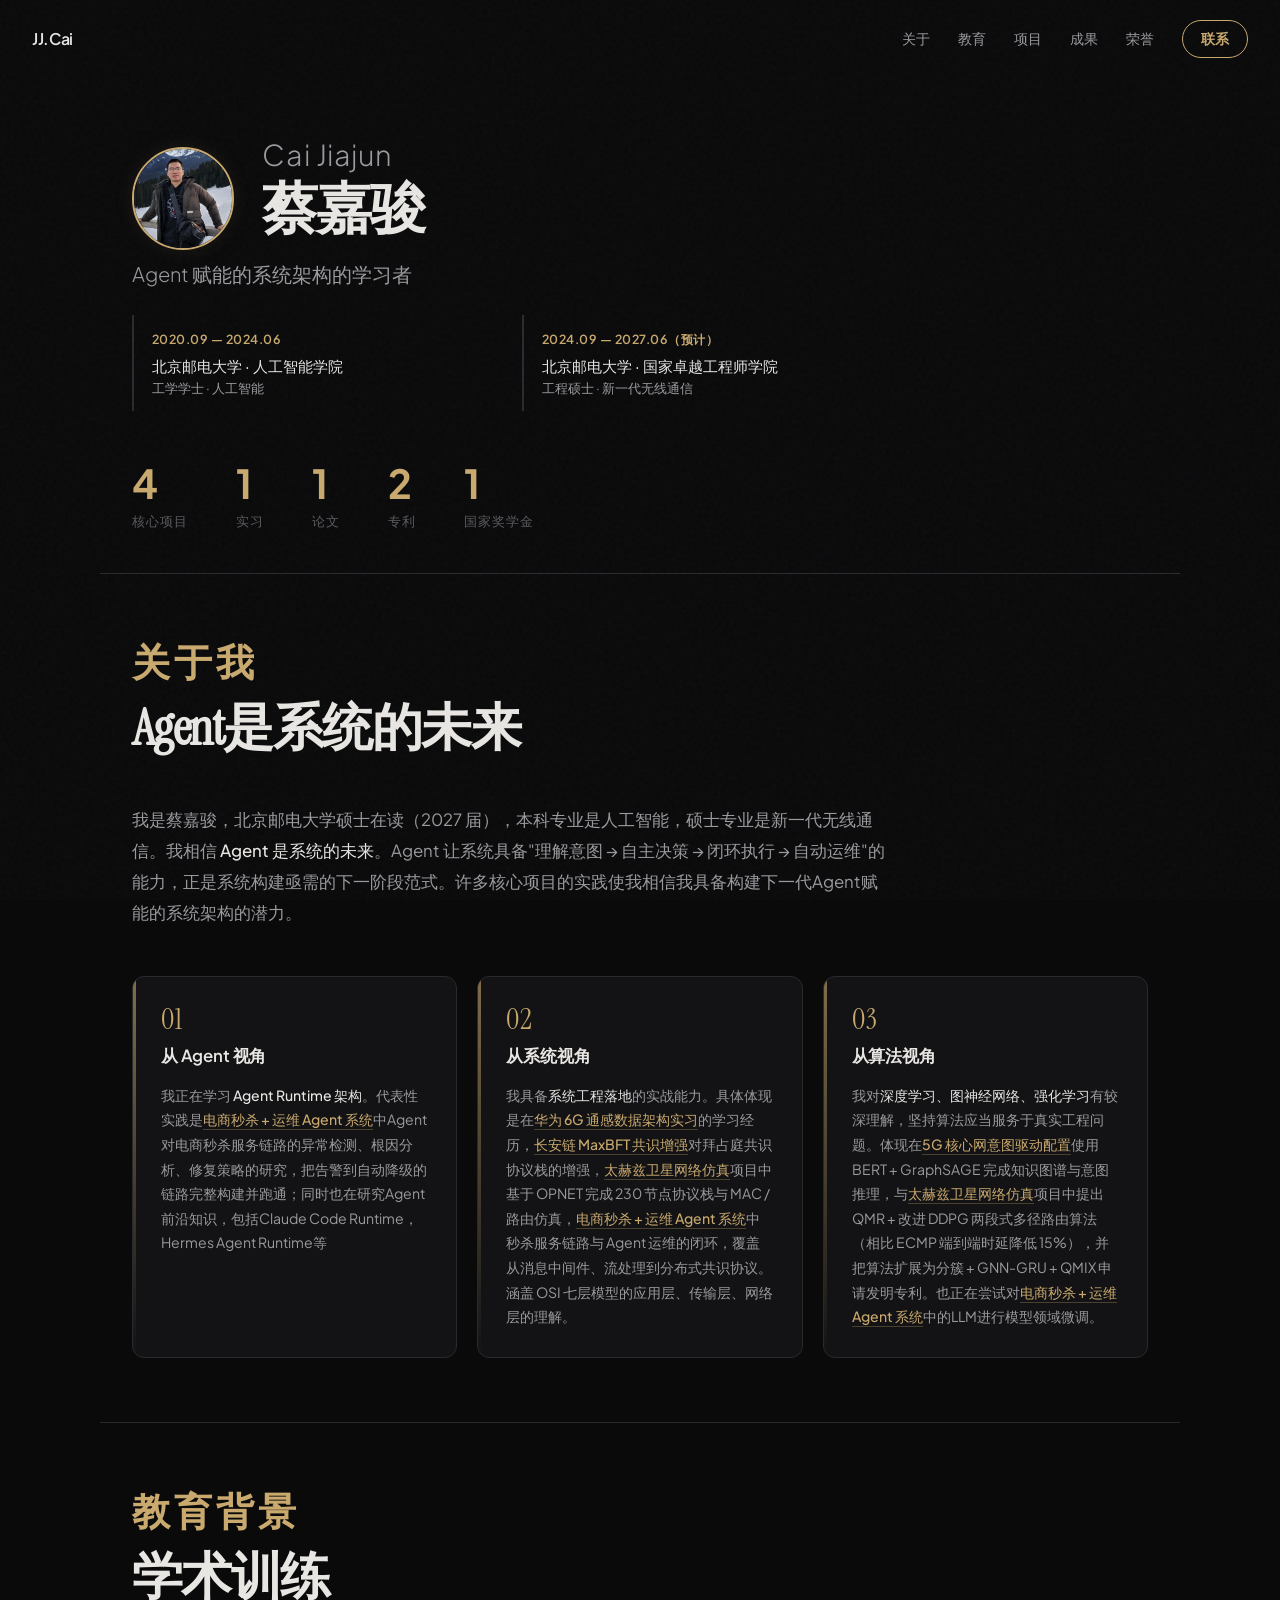
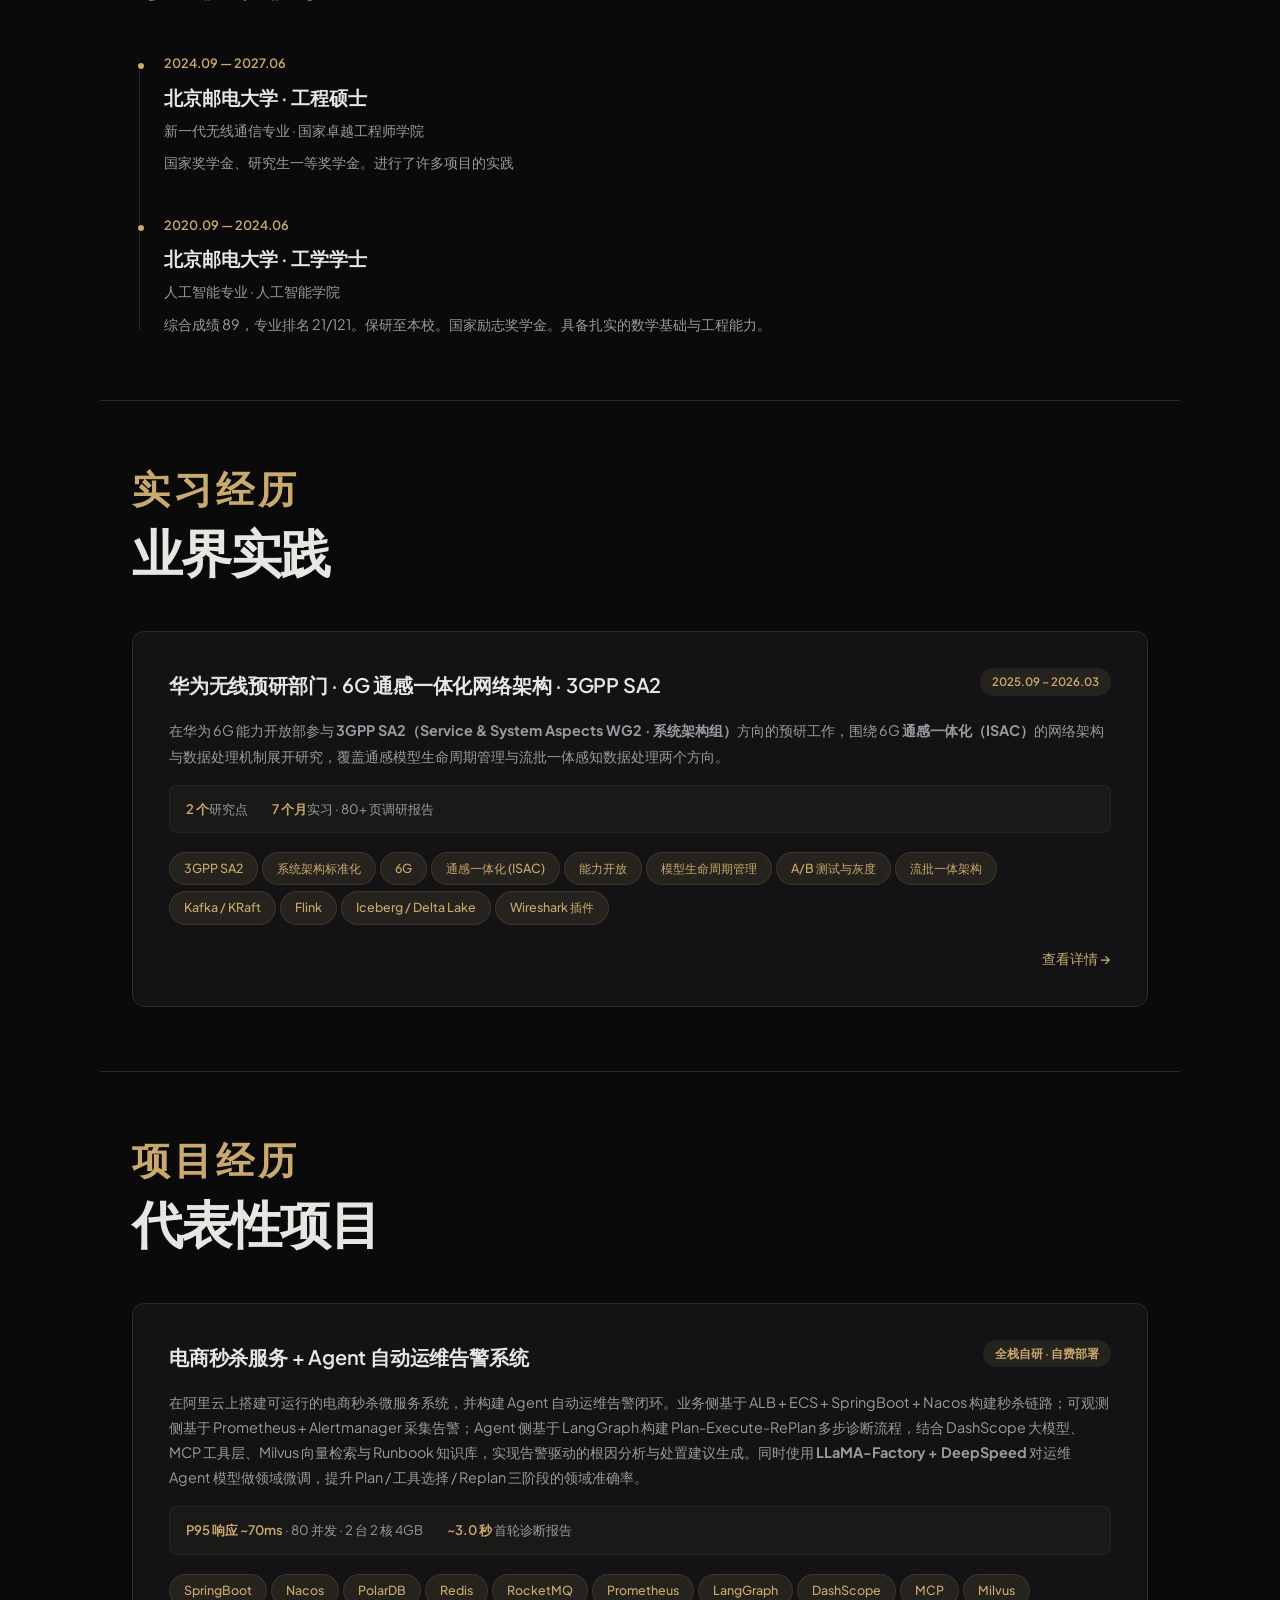
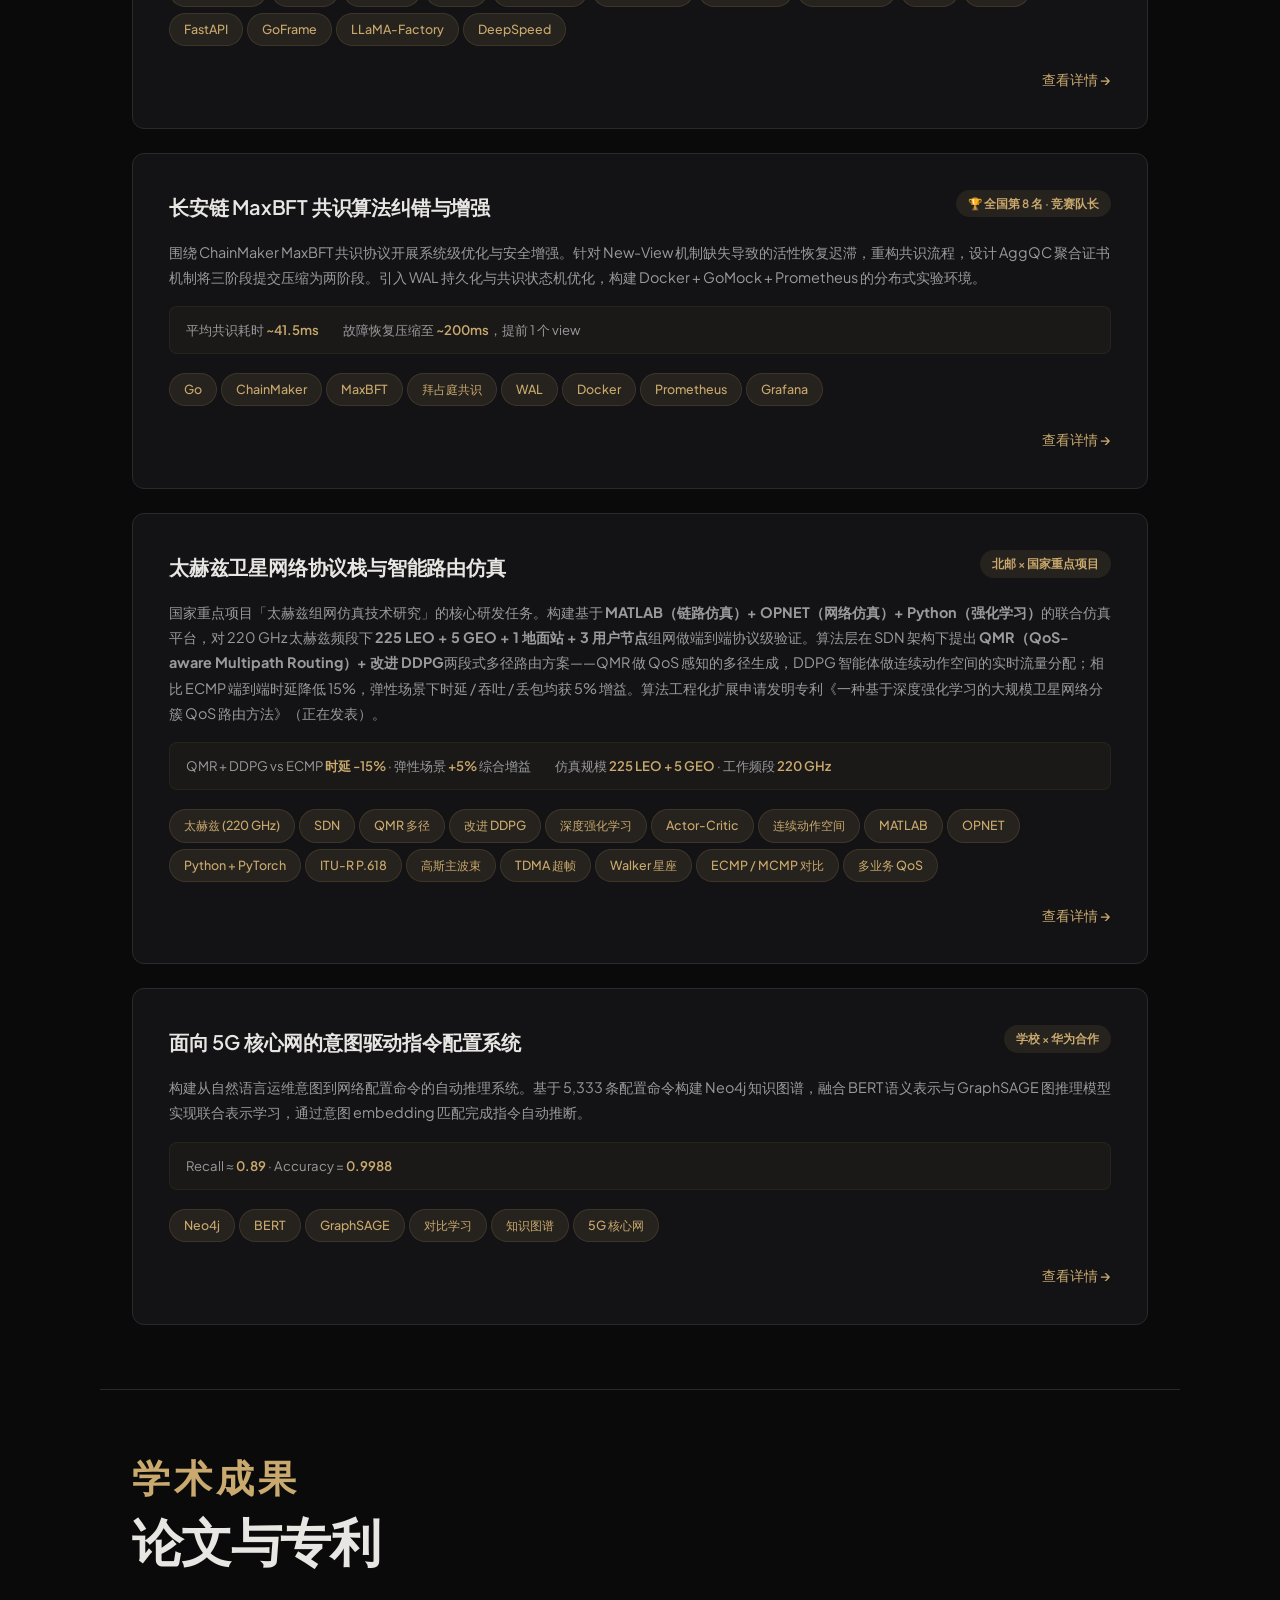
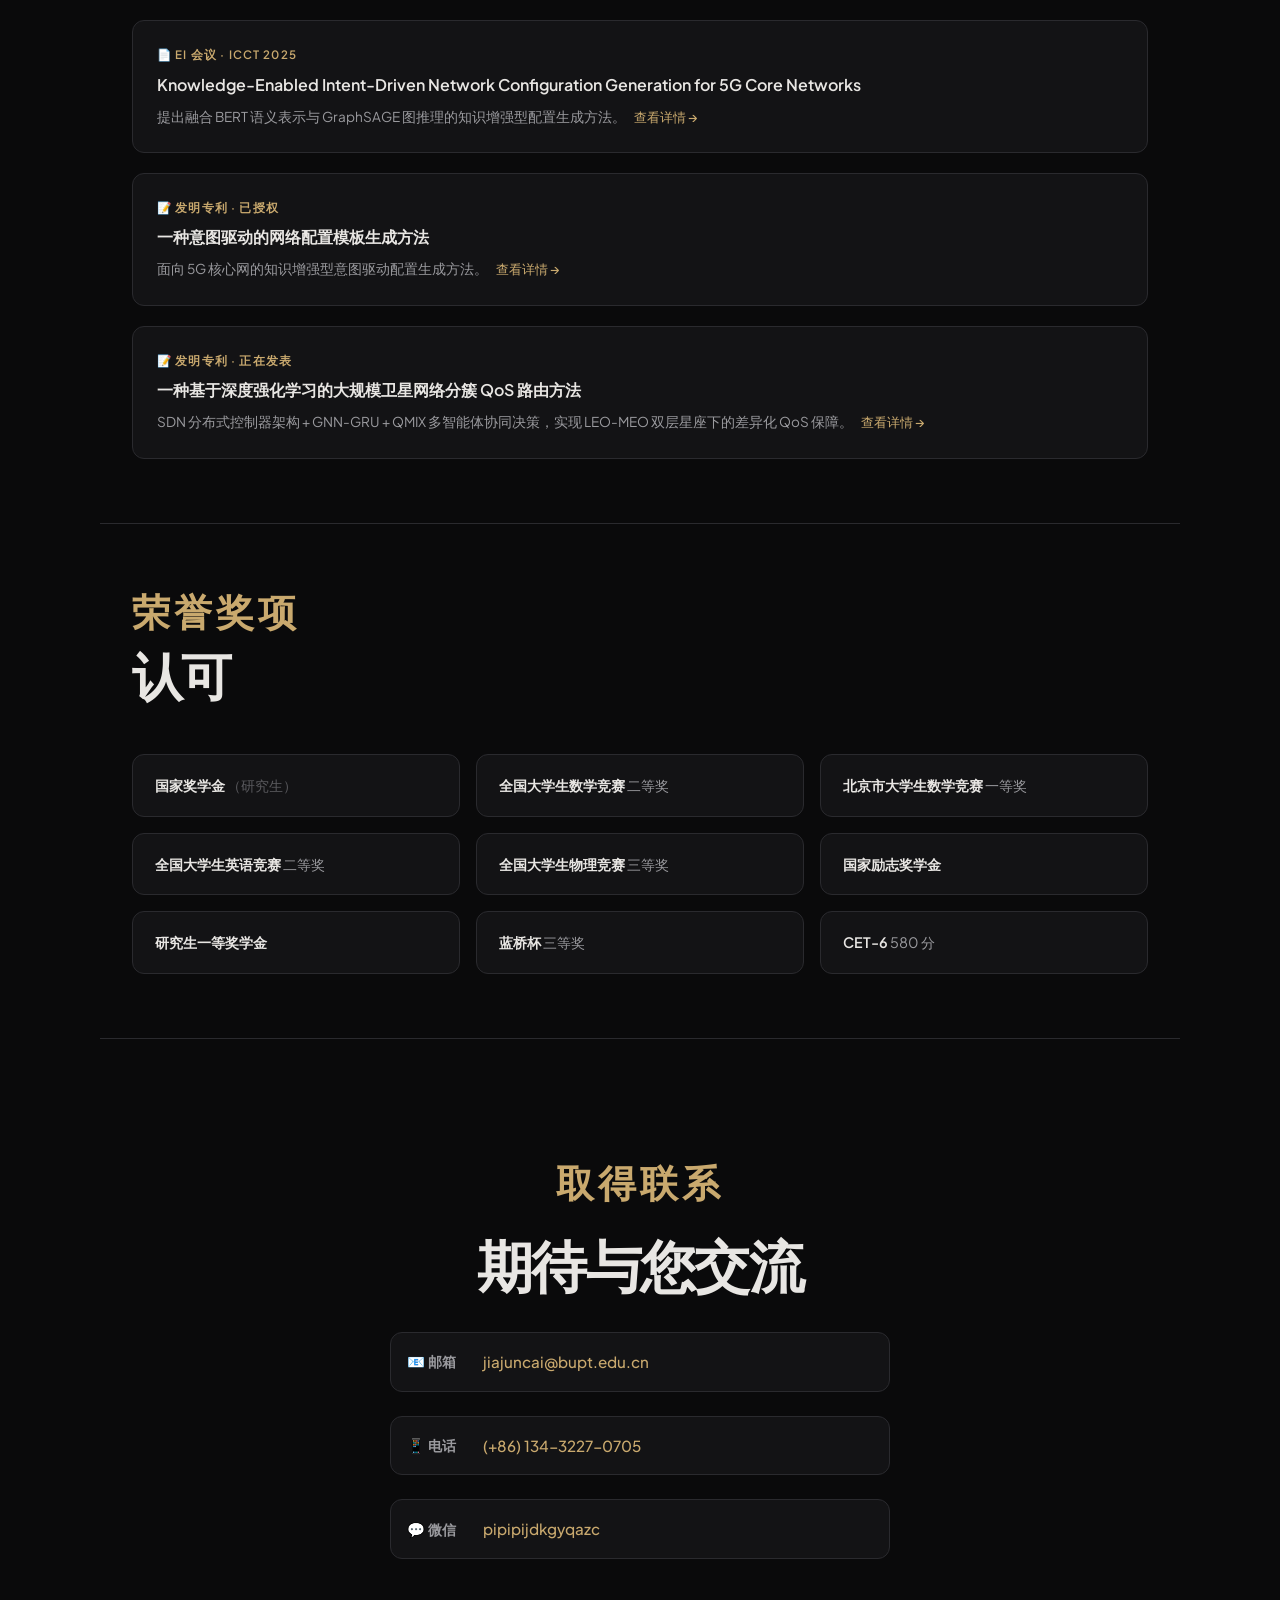
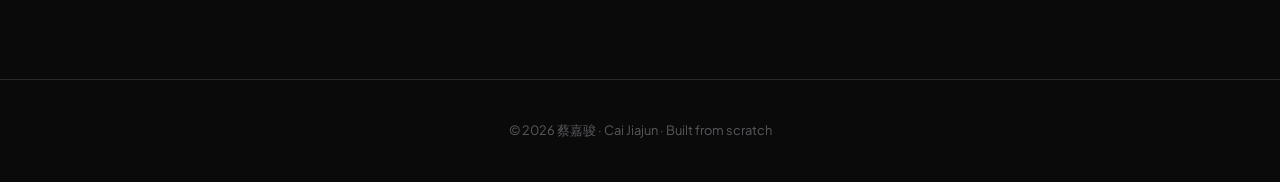
==== index.html @ aca33a85 "Initial commit: personal homepage 5 project detail pages (Agent ops / MaxBFT / THz satellite / 5G in" ====
<!DOCTYPE html>
<html lang="zh-CN">
<head>
<meta charset="UTF-8">
<meta name="viewport" content="width=device-width, initial-scale=1.0">
<title>蔡嘉骏 | Cai Jiajun — Agent 赋能的系统架构的学习者</title>
<meta name="description" content="蔡嘉骏，北京邮电大学硕士在读，全栈工程师，AI Agent 研究者。专注智能运维、分布式共识、大语言模型应用。国家奖学金获得者。">
<meta name="keywords" content="蔡嘉骏, Cai Jiajun, BUPT, 北京邮电大学, AI Agent, 全栈工程师, 智能运维, 分布式系统, LLM, LangGraph">
<meta name="author" content="蔡嘉骏">
<meta name="robots" content="index, follow">
<link rel="canonical" href="https://jdkjdkjdk.top">

<meta property="og:title" content="蔡嘉骏 | Cai Jiajun">
<meta property="og:description" content="AI Agent 研究者 · 全栈工程师 · 北京邮电大学硕士">
<meta property="og:type" content="profile">
<meta property="og:locale" content="zh_CN">
<meta property="og:url" content="https://jdkjdkjdk.top">

<meta name="twitter:cad" content="summary_large_image">
<meta name="twitter:title" content="蔡嘉骏 | Cai Jiajun">
<meta name="twitter:description" content="AI Agent 研究者 · 全栈工程师">

<script type="application/ld+json">
{
  "@context": "https://schema.org",
  "@type": "Person",
  "name": "蔡嘉骏",
  "alternateName": "Cai Jiajun",
  "email": "jiajuncai@bupt.edu.cn",
  "telephone": "+8613432270705",
  "url": "https://jdkjdkjdk.top",
  "alumniOf": [
    {"@type": "CollegeOrUniversity", "name": "北京邮电大学", "department": "国家卓越工程师学院"}
  ],
  "jobTitle": "AI Agent Researcher & Full-Stack Engineer",
  "knowsAbout": ["AI Agent", "Distributed Systems", "LLM", "Intelligent Operations", "Blockchain Consensus", "5G Networks"]
}
</script>

<link rel="preconnect" href="https://fonts.googleapis.com">
<link rel="preconnect" href="https://fonts.gstatic.com" crossorigin>
<link href="https://fonts.googleapis.com/css2?family=Instrument+Serif:ital@0;1&family=Plus+Jakarta+Sans:ital,wght@0,300;0,400;0,500;0,600;0,700;1,400&display=swap" rel="stylesheet">
<link rel="stylesheet" href="css/style.css">
</head>
<body>

<nav id="nav">
  <div class="logo"><a href="/">JJ.Cai</a></div>
  <button class="nav-toggle" onclick="document.querySelector('.nav-links').classList.toggle('open')" aria-label="菜单">☰</button>
  <div class="nav-links">
    <a href="#about">关于</a>
    <a href="#education">教育</a>
    <a href="#projects">项目</a>
    <a href="#publications">成果</a>
    <a href="#awards">荣誉</a>
    <a href="#contact" class="nav-cta">联系</a>
  </div>
</nav>

<section class="hero">
  <div class="hero-inner">
    <div class="hero-header reveal">
      <img src="images/avatar.jpg" alt="蔡嘉骏" class="hero-avatar">
      <h1 class="hero-name">
      <span class="en serif">Cai Jiajun</span>
      蔡嘉骏
    </h1>
    </div>
    <p class="hero-tagline">Agent 赋能的系统架构的学习者</p>
    <div class="hero-edu reveal">
      <div class="hero-edu-item">
        <div class="hero-edu-date">2020.09 — 2024.06</div>
        <div class="hero-edu-school">北京邮电大学 · 人工智能学院</div>
        <div class="hero-edu-degree">工学学士 · 人工智能</div>
      </div>
      <div class="hero-edu-item">
        <div class="hero-edu-date">2024.09 — 2027.06（预计）</div>
        <div class="hero-edu-school">北京邮电大学 · 国家卓越工程师学院</div>
        <div class="hero-edu-degree">工程硕士 · 新一代无线通信</div>
      </div>
    </div>
    <div class="hero-stats reveal">
      <div class="hero-stat"><div class="num">4</div><div class="label">核心项目</div></div>
      <div class="hero-stat"><div class="num">1</div><div class="label">实习</div></div>
      <div class="hero-stat"><div class="num">1</div><div class="label">论文</div></div>
      <div class="hero-stat"><div class="num">2</div><div class="label">专利</div></div>
      <div class="hero-stat"><div class="num">1</div><div class="label">国家奖学金</div></div>
    </div>
  </div>
</section>

<div class="sep"></div>

<section id="about">
  <div class="reveal">
    <div class="section-label">关于我</div>
    <h2 class="section-title serif">Agent是系统的未来</h2>
  </div>
  <p class="about-text reveal">
    我是蔡嘉骏，北京邮电大学硕士在读（2027 届），本科专业是人工智能，硕士专业是新一代无线通信。我相信 <strong>Agent 是系统的未来</strong>。Agent 让系统具备"理解意图 → 自主决策  → 闭环执行 → 自动运维"的能力，正是系统构建亟需的下一阶段范式。许多核心项目的实践使我相信我具备构建下一代Agent赋能的系统架构的潜力。
  </p>
  <div class="about-pillars reveal">
    <div class="pillar">
      <div class="pillar-num">01</div>
      <div class="pillar-title">从 Agent 视角</div>
      <div class="pillar-text">
        我正在学习 <strong>Agent Runtime 架构</strong>。代表性实践是<a href="projects/agent-ops.html">电商秒杀 + 运维 Agent 系统</a>中Agent对电商秒杀服务链路的异常检测、根因分析、修复策略的研究，把告警到自动降级的链路完整构建并跑通；同时也在研究Agent前沿知识，包括Claude Code Runtime，Hermes Agent Runtime等
      </div>
    </div>
    <div class="pillar">
      <div class="pillar-num">02</div>
      <div class="pillar-title">从系统视角</div>
      <div class="pillar-text">
        我具备<strong>系统工程落地</strong>的实战能力。具体体现是在<a href="projects/experience-huawei.html">华为 6G 通感数据架构实习</a>的学习经历，<a href="projects/maxbft.html">长安链 MaxBFT 共识增强</a>对拜占庭共识协议栈的增强，<a href="projects/satellite-qos.html">太赫兹卫星网络仿真</a>项目中基于 OPNET 完成 230 节点协议栈与 MAC / 路由仿真，<a href="projects/agent-ops.html">电商秒杀 + 运维 Agent 系统</a>中秒杀服务链路与 Agent 运维的闭环，覆盖从消息中间件、流处理到分布式共识协议。涵盖 OSI 七层模型的应用层、传输层、网络层的理解。
      </div>
    </div>
    <div class="pillar">
      <div class="pillar-num">03</div>
      <div class="pillar-title">从算法视角</div>
      <div class="pillar-text">
        我对<strong>深度学习、图神经网络、强化学习</strong>有较深理解，坚持算法应当服务于真实工程问题。体现在<a href="projects/5g-intent.html">5G 核心网意图驱动配置</a>使用 BERT + GraphSAGE 完成知识图谱与意图推理，与<a href="projects/satellite-qos.html">太赫兹卫星网络仿真</a>项目中提出 QMR + 改进 DDPG 两段式多径路由算法（相比 ECMP 端到端时延降低 15%），并把算法扩展为分簇 + GNN-GRU + QMIX 申请发明专利。也正在尝试对<a href="projects/agent-ops.html">电商秒杀 + 运维 Agent 系统</a>中的LLM进行模型领域微调。
      </div>
    </div>
  </div>
</section>

<div class="sep"></div>

<section id="education">
  <div class="reveal">
    <div class="section-label">教育背景</div>
    <h2 class="section-title serif">学术训练</h2>
  </div>
  <div class="timeline">
    <div class="timeline-item reveal">
      <div class="timeline-date">2024.09 — 2027.06</div>
      <div class="timeline-title">北京邮电大学 · 工程硕士</div>
      <div class="timeline-sub">新一代无线通信专业 · 国家卓越工程师学院</div>
      <div class="timeline-desc">国家奖学金、研究生一等奖学金。进行了许多项目的实践</div>
    </div>
    <div class="timeline-item reveal">
      <div class="timeline-date">2020.09 — 2024.06</div>
      <div class="timeline-title">北京邮电大学 · 工学学士</div>
      <div class="timeline-sub">人工智能专业 · 人工智能学院</div>
      <div class="timeline-desc">综合成绩 89，专业排名 21/121。保研至本校。国家励志奖学金。具备扎实的数学基础与工程能力。</div>
    </div>
  </div>
</section>

<div class="sep"></div>

<section id="experience">
  <div class="reveal">
    <div class="section-label">实习经历</div>
    <h2 class="section-title serif">业界实践</h2>
  </div>
  <a href="projects/experience-huawei.html" class="project-card reveal">
    <div class="project-header">
      <div class="project-name">华为无线预研部门 · 6G 通感一体化网络架构 · 3GPP SA2</div>
      <div class="project-badge">2025.09 – 2026.03</div>
    </div>
    <div class="project-desc">
      在华为 6G 能力开放部参与 <strong>3GPP SA2（Service & System Aspects WG2 · 系统架构组）</strong>方向的预研工作，围绕 6G <strong>通感一体化（ISAC）</strong>的网络架构与数据处理机制展开研究，覆盖通感模型生命周期管理与流批一体感知数据处理两个方向。
    </div>
    <div class="project-metrics">
      <div class="metric"><strong>2 个</strong>研究点</div>
      <div class="metric"><strong>7 个月</strong>实习 · 80+ 页调研报告</div>
    </div>
    <div class="project-tags">
      <span class="tag">3GPP SA2</span>
      <span class="tag">系统架构标准化</span>
      <span class="tag">6G</span>
      <span class="tag">通感一体化 (ISAC)</span>
      <span class="tag">能力开放</span>
      <span class="tag">模型生命周期管理</span>
      <span class="tag">A/B 测试与灰度</span>
      <span class="tag">流批一体架构</span>
      <span class="tag">Kafka / KRaft</span>
      <span class="tag">Flink</span>
      <span class="tag">Iceberg / Delta Lake</span>
      <span class="tag">Wireshark 插件</span>
    </div>
    <div class="project-cta">查看详情 →</div>
  </a>
</section>

<div class="sep"></div>

<section id="projects">
  <div class="reveal">
    <div class="section-label">项目经历</div>
    <h2 class="section-title serif">代表性项目</h2>
  </div>
  <div class="projects-grid">

    <a href="projects/agent-ops.html" class="project-card reveal">
      <div class="project-header">
        <div class="project-name">电商秒杀服务 + Agent 自动运维告警系统</div>
        <div class="project-badge">全栈自研 · 自费部署</div>
      </div>
      <div class="project-desc">
        在阿里云上搭建可运行的电商秒杀微服务系统，并构建 Agent 自动运维告警闭环。业务侧基于 ALB + ECS + SpringBoot + Nacos 构建秒杀链路；可观测侧基于 Prometheus + Alertmanager 采集告警；Agent 侧基于 LangGraph 构建 Plan-Execute-RePlan 多步诊断流程，结合 DashScope 大模型、MCP 工具层、Milvus 向量检索与 Runbook 知识库，实现告警驱动的根因分析与处置建议生成。同时使用 <strong>LLaMA-Factory + DeepSpeed</strong> 对运维 Agent 模型做领域微调，提升 Plan / 工具选择 / Replan 三阶段的领域准确率。
      </div>
      <div class="project-metrics">
        <div class="metric"><strong>P95 响应 ~70ms</strong> · 80 并发 · 2 台 2 核 4GB</div>
        <div class="metric"><strong>~3.0 秒</strong> 首轮诊断报告</div>
      </div>
      <div class="project-tags">
        <span class="tag">SpringBoot</span><span class="tag">Nacos</span><span class="tag">PolarDB</span><span class="tag">Redis</span><span class="tag">RocketMQ</span><span class="tag">Prometheus</span><span class="tag">LangGraph</span><span class="tag">DashScope</span><span class="tag">MCP</span><span class="tag">Milvus</span><span class="tag">FastAPI</span><span class="tag">GoFrame</span><span class="tag">LLaMA-Factory</span><span class="tag">DeepSpeed</span>
      </div>
      <div class="project-cta">查看详情 →</div>
    </a>

<a href="projects/maxbft.html" class="project-card reveal">
      <div class="project-header">
        <div class="project-name">长安链 MaxBFT 共识算法纠错与增强</div>
        <div class="project-badge">🏆 全国第 8 名 · 竞赛队长</div>
      </div>
      <div class="project-desc">
        围绕 ChainMaker MaxBFT 共识协议开展系统级优化与安全增强。针对 New-View 机制缺失导致的活性恢复迟滞，重构共识流程，设计 AggQC 聚合证书机制将三阶段提交压缩为两阶段。引入 WAL 持久化与共识状态机优化，构建 Docker + GoMock + Prometheus 的分布式实验环境。
      </div>
      <div class="project-metrics">
        <div class="metric">平均共识耗时 <strong>~41.5ms</strong></div>
        <div class="metric">故障恢复压缩至 <strong>~200ms</strong>，提前 1 个 view</div>
      </div>
      <div class="project-tags">
        <span class="tag">Go</span><span class="tag">ChainMaker</span><span class="tag">MaxBFT</span><span class="tag">拜占庭共识</span><span class="tag">WAL</span><span class="tag">Docker</span><span class="tag">Prometheus</span><span class="tag">Grafana</span>
      </div>
      <div class="project-cta">查看详情 →</div>
    </a>

    <a href="projects/satellite-qos.html" class="project-card reveal">
      <div class="project-header">
        <div class="project-name">太赫兹卫星网络协议栈与智能路由仿真</div>
        <div class="project-badge">北邮 × 国家重点项目</div>
      </div>
      <div class="project-desc">
        国家重点项目「太赫兹组网仿真技术研究」的核心研发任务。构建基于 <strong>MATLAB（链路仿真）+ OPNET（网络仿真）+ Python（强化学习）</strong>的联合仿真平台，对 220 GHz 太赫兹频段下 <strong>225 LEO + 5 GEO + 1 地面站 + 3 用户节点</strong>组网做端到端协议级验证。算法层在 SDN 架构下提出 <strong>QMR（QoS-aware Multipath Routing）+ 改进 DDPG</strong>两段式多径路由方案——QMR 做 QoS 感知的多径生成，DDPG 智能体做连续动作空间的实时流量分配；相比 ECMP 端到端时延降低 15%，弹性场景下时延 / 吞吐 / 丢包均获 5% 增益。算法工程化扩展申请发明专利《一种基于深度强化学习的大规模卫星网络分簇 QoS 路由方法》（正在发表）。
      </div>
      <div class="project-metrics">
        <div class="metric">QMR + DDPG vs ECMP <strong>时延 -15%</strong> · 弹性场景 <strong>+5%</strong> 综合增益</div>
        <div class="metric">仿真规模 <strong>225 LEO + 5 GEO</strong> · 工作频段 <strong>220 GHz</strong></div>
      </div>
      <div class="project-tags">
        <span class="tag">太赫兹 (220 GHz)</span><span class="tag">SDN</span><span class="tag">QMR 多径</span><span class="tag">改进 DDPG</span><span class="tag">深度强化学习</span><span class="tag">Actor-Critic</span><span class="tag">连续动作空间</span><span class="tag">MATLAB</span><span class="tag">OPNET</span><span class="tag">Python + PyTorch</span><span class="tag">ITU-R P.618</span><span class="tag">高斯主波束</span><span class="tag">TDMA 超帧</span><span class="tag">Walker 星座</span><span class="tag">ECMP / MCMP 对比</span><span class="tag">多业务 QoS</span>
      </div>
      <div class="project-cta">查看详情 →</div>
    </a>

    <a href="projects/5g-intent.html" class="project-card reveal">
      <div class="project-header">
        <div class="project-name">面向 5G 核心网的意图驱动指令配置系统</div>
        <div class="project-badge">学校 × 华为合作</div>
      </div>
      <div class="project-desc">
        构建从自然语言运维意图到网络配置命令的自动推理系统。基于 5,333 条配置命令构建 Neo4j 知识图谱，融合 BERT 语义表示与 GraphSAGE 图推理模型实现联合表示学习，通过意图 embedding 匹配完成指令自动推断。
      </div>
      <div class="project-metrics">
        <div class="metric">Recall ≈ <strong>0.89</strong> · Accuracy = <strong>0.9988</strong></div>
      </div>
      <div class="project-tags">
        <span class="tag">Neo4j</span><span class="tag">BERT</span><span class="tag">GraphSAGE</span><span class="tag">对比学习</span><span class="tag">知识图谱</span><span class="tag">5G 核心网</span>
      </div>
      <div class="project-cta">查看详情 →</div>
    </a>

    

  </div>
</section>

<div class="sep"></div>

<section id="publications">
  <div class="reveal">
    <div class="section-label">学术成果</div>
    <h2 class="section-title serif">论文与专利</h2>
  </div>
  <div class="pub-list">
    <a href="publications/icct-2025-5g-intent.html" class="pub-item reveal">
      <div class="pub-type">📄 EI 会议 · ICCT 2025</div>
      <div class="pub-title">Knowledge-Enabled Intent-Driven Network Configuration Generation for 5G Core Networks</div>
      <div class="pub-venue">提出融合 BERT 语义表示与 GraphSAGE 图推理的知识增强型配置生成方法。<span class="pub-link">查看详情 →</span></div>
    </a>
    <a href="publications/patent-5g-intent.html" class="pub-item reveal">
      <div class="pub-type">📝 发明专利 · 已授权</div>
      <div class="pub-title">一种意图驱动的网络配置模板生成方法</div>
      <div class="pub-venue">面向 5G 核心网的知识增强型意图驱动配置生成方法。<span class="pub-link">查看详情 →</span></div>
    </a>
    <a href="publications/patent-satellite-qos.html" class="pub-item reveal">
      <div class="pub-type">📝 发明专利 · 正在发表</div>
      <div class="pub-title">一种基于深度强化学习的大规模卫星网络分簇 QoS 路由方法</div>
      <div class="pub-venue">SDN 分布式控制器架构 + GNN-GRU + QMIX 多智能体协同决策，实现 LEO-MEO 双层星座下的差异化 QoS 保障。<span class="pub-link">查看详情 →</span></div>
    </a>
  </div>

</section>

<div class="sep"></div>

<section id="awards">
  <div class="reveal">
    <div class="section-label">荣誉奖项</div>
    <h2 class="section-title serif">认可</h2>
  </div>
  <div class="awards-grid">
    <div class="award-item reveal"><strong>国家奖学金</strong><span style="color: var(--text3); font-size: 0.85rem;"> （研究生）</span></div>
    <div class="award-item reveal"><strong>全国大学生数学竞赛</strong> 二等奖</div>
    <div class="award-item reveal"><strong>北京市大学生数学竞赛</strong> 一等奖</div>
    <div class="award-item reveal"><strong>全国大学生英语竞赛</strong> 二等奖</div>
    <div class="award-item reveal"><strong>全国大学生物理竞赛</strong> 三等奖</div>
    <div class="award-item reveal"><strong>国家励志奖学金</strong></div>
    <div class="award-item reveal"><strong>研究生一等奖学金</strong></div>
    <div class="award-item reveal"><strong>蓝桥杯</strong> 三等奖</div>
    <div class="award-item reveal"><strong>CET-6</strong> 580 分</div>
  </div>
</section>

<div class="sep"></div>

<section class="contact-section" id="contact">
  <div class="reveal">
    <div class="section-label">取得联系</div>
    <h2 class="contact-title serif">期待与您交流</h2>
    <div class="contact-info">
      <div class="contact-item">
        <span class="contact-label">📧 邮箱</span>
        <a href="mailto:jiajuncai@bupt.edu.cn" class="contact-value">jiajuncai@bupt.edu.cn</a>
      </div>
      <div class="contact-item">
        <span class="contact-label">📱 电话</span>
        <a href="tel:+8613432270705" class="contact-value">(+86) 134-3227-0705</a>
      </div>
      <div class="contact-item">
        <span class="contact-label">💬 微信</span>
        <span class="contact-value" style="cursor: pointer;" onclick="copyToClipboard('pipipijdkgyqazc')" title="点击复制">pipipijdkgyqazc</span>
      </div>
    </div>
  </div>
</section>

<footer>
  <p>© 2026 蔡嘉骏 · Cai Jiajun · Built from scratch</p>
</footer>

<script src="js/main.js"></script>
</body>
</html>
---- css/style.css ----
*,*::before,*::after{box-sizing:border-box;margin:0;padding:0}
:root{
  --bg:#0A0A0B;--surface:#131315;--surface2:#1A1A1D;--border:#2A2A2E;
  --text:#E8E6E3;--text2:#9A9A9E;--text3:#5A5A5E;
  --accent:#C9A96E;--accent2:#DFC08A;--accent-dim:rgba(201,169,110,0.1);
  --radius:12px;--max-w:1080px;
}
html{scroll-behavior:smooth;font-size:16px}
body{background:var(--bg);color:var(--text);font-family:'Plus Jakarta Sans',system-ui,sans-serif;line-height:1.7;overflow-x:hidden;-webkit-font-smoothing:antialiased}
::selection{background:var(--accent);color:var(--bg)}

/* Hero avatar */
.hero-header{display:flex;align-items:center;gap:28px}
.hero-avatar{width:clamp(4rem,8vw,7rem);height:clamp(4rem,8vw,7rem);border-radius:50%;object-fit:cover;border:2px solid var(--accent);flex-shrink:0;box-shadow:0 0 20px rgba(201,169,110,0.1)}
.hero-header .hero-name{margin-bottom:24px;line-height:1}

/* Noise overlay */
body::before{content:'';position:fixed;inset:0;opacity:0.03;background:url("data:image/svg+xml,%3Csvg viewBox='0 0 256 256' xmlns='http://www.w3.org/2000/svg'%3E%3Cfilter id='n'%3E%3CfeTurbulence type='fractalNoise' baseFrequency='0.9' numOctaves='4' stitchTiles='stitch'/%3E%3C/filter%3E%3Crect width='100%25' height='100%25' filter='url(%23n)'/%3E%3C/svg%3E");pointer-events:none;z-index:9999}

a{color:var(--accent);text-decoration:none;transition:color .2s}
a:hover{color:var(--accent2)}

.serif{font-family:'Instrument Serif',Georgia,serif}

/* Nav */
nav{position:fixed;top:0;left:0;right:0;z-index:100;padding:20px 32px;display:flex;justify-content:space-between;align-items:center;transition:background .3s,backdrop-filter .3s}
nav.scrolled{background:rgba(10,10,11,0.85);backdrop-filter:blur(20px);border-bottom:1px solid var(--border)}
nav .logo{font-weight:600;font-size:1rem;letter-spacing:-0.02em}
nav .logo a{color:var(--text)}
nav .logo a:hover{color:var(--accent)}
nav .nav-links{display:flex;gap:28px;font-size:.875rem;color:var(--text2);align-items:center}
nav .nav-links a{color:var(--text2);transition:color .2s}
nav .nav-links a:hover{color:var(--text)}
nav .nav-links a.active{color:var(--accent)}
nav .nav-links a.nav-cta{color:var(--accent);font-weight:600;padding:6px 18px;border:1px solid var(--accent);border-radius:100px;transition:all .2s}
nav .nav-links a.nav-cta:hover{background:var(--accent);color:var(--bg)}
nav .nav-links a.nav-cta.active{background:var(--accent);color:var(--bg)}

/* Hero */
.hero{display:flex;align-items:center;position:relative;padding:140px 32px 40px}
.hero-inner{max-width:var(--max-w);margin:0 auto;width:100%;position:relative}
.hero-name{font-size:clamp(1.8rem,4.5vw,3.5rem);line-height:1;letter-spacing:-0.04em;margin-bottom:24px;position:relative}
.hero-name .en{display:block;font-size:clamp(1rem,2.5vw,1.8rem);font-weight:300;letter-spacing:0.02em;color:var(--text2);margin-bottom:8px;font-family:'Plus Jakarta Sans',sans-serif}
.hero-tagline{font-size:clamp(1rem,2vw,1.25rem);color:var(--text2);max-width:600px;margin-bottom:24px;font-weight:300}
.hero-edu{display:grid;grid-template-columns:1fr 1fr;gap:20px;margin-bottom:48px;max-width:760px}
.hero-edu-item{padding:14px 18px;border-left:2px solid var(--border);transition:border-color .2s}
.hero-edu-item:hover{border-left-color:var(--accent)}
.hero-edu-date{font-size:.78rem;color:var(--accent);font-weight:600;letter-spacing:.04em;margin-bottom:6px}
.hero-edu-school{font-size:.92rem;color:var(--text);font-weight:500;margin-bottom:2px;line-height:1.4}
.hero-edu-degree{font-size:.82rem;color:var(--text2);line-height:1.4}
@media(max-width:600px){.hero-edu{grid-template-columns:1fr;gap:10px;margin-bottom:36px}}
.hero-stats{display:flex;gap:48px;flex-wrap:wrap}
.hero-stat{text-align:left}
.hero-stat .num{font-size:2.5rem;font-weight:700;color:var(--accent);line-height:1.2}
.hero-stat .label{font-size:.8rem;color:var(--text3);margin-top:4px;text-transform:uppercase;letter-spacing:.08em}

/* Floating geometric elements */
.geo{position:absolute;border:1px solid var(--border);border-radius:50%;opacity:.15;animation:float 20s ease-in-out infinite}
.geo-1{width:300px;height:300px;top:10%;right:-5%;animation-delay:-3s}
.geo-2{width:150px;height:150px;bottom:15%;right:20%;animation-delay:-8s;border-color:var(--accent)}
.geo-3{width:80px;height:80px;top:30%;right:35%;animation-delay:-12s}

@keyframes float{0%,100%{transform:translateY(0) rotate(0deg)}50%{transform:translateY(-30px) rotate(180deg)}}

/* Sections */
section{padding:64px 32px;max-width:var(--max-w);margin:0 auto}
.section-label{font-size:clamp(1.6rem,3.5vw,2.4rem);text-transform:uppercase;letter-spacing:.1em;color:var(--accent);margin-bottom:16px;font-weight:700;line-height:1.2}
.section-title{font-size:clamp(2rem,4.5vw,3.2rem);line-height:1.1;letter-spacing:-0.03em;margin-bottom:48px}
.section-title .accent{color:var(--accent)}

/* About */
.about-text{font-size:1.05rem;color:var(--text2);max-width:760px;line-height:1.85;margin-bottom:48px}
.about-text strong{color:var(--text);font-weight:500}
.about-pillars{display:grid;grid-template-columns:repeat(auto-fit,minmax(280px,1fr));gap:20px;margin-top:8px}
.pillar{padding:28px;background:var(--surface);border:1px solid var(--border);border-radius:var(--radius);transition:all .3s;position:relative;overflow:hidden}
.pillar:hover{border-color:rgba(201,169,110,0.3);transform:translateY(-2px);box-shadow:0 12px 40px rgba(0,0,0,0.25)}
.pillar::before{content:'';position:absolute;top:0;left:0;width:3px;height:100%;background:linear-gradient(180deg,var(--accent),transparent);opacity:.6}
.pillar-num{font-family:'Instrument Serif',Georgia,serif;font-size:1.8rem;color:var(--accent);line-height:1;margin-bottom:8px;letter-spacing:.04em}
.pillar-title{font-size:1.05rem;font-weight:600;color:var(--text);margin-bottom:12px;letter-spacing:-0.01em}
.pillar-text{font-size:.88rem;color:var(--text2);line-height:1.75}
.pillar-text strong{color:var(--text);font-weight:500}
.pillar-text a{color:var(--accent);font-weight:500;border-bottom:1px solid rgba(201,169,110,0.3);padding-bottom:1px;transition:all .2s}
.pillar-text a:hover{color:var(--accent2);border-bottom-color:var(--accent2)}

/* Tags */
.tag{display:inline-block;padding:5px 14px;border-radius:100px;font-size:.78rem;font-weight:500;background:var(--accent-dim);color:var(--accent);border:1px solid rgba(201,169,110,0.15);margin:3px 4px 3px 0;transition:all .2s}
.tag:hover{background:rgba(201,169,110,0.18);border-color:rgba(201,169,110,0.3)}

/* Timeline */
.timeline{position:relative;padding-left:32px}
.timeline::before{content:'';position:absolute;left:7px;top:6px;bottom:6px;width:1px;background:var(--border)}
.timeline-item{position:relative;margin-bottom:40px}
.timeline-item::before{content:'';position:absolute;left:-28px;top:8px;width:10px;height:10px;border-radius:50%;background:var(--accent);border:2px solid var(--bg);z-index:1}
.timeline-item:last-child{margin-bottom:0}
.timeline-date{font-size:.8rem;color:var(--accent);font-weight:600;margin-bottom:6px}
.timeline-title{font-size:1.2rem;font-weight:600;margin-bottom:4px}
.timeline-sub{font-size:.9rem;color:var(--text2)}
.timeline-desc{font-size:.9rem;color:var(--text2);margin-top:8px;line-height:1.7}

/* Project cards */
.projects-grid{display:grid;grid-template-columns:1fr;gap:24px}
.project-card{display:block;background:var(--surface);border:1px solid var(--border);border-radius:var(--radius);padding:36px;transition:all .3s;position:relative;overflow:hidden;color:inherit;text-decoration:none}
a.project-card:hover{color:inherit}
.project-card:hover{border-color:rgba(201,169,110,0.3);transform:translateY(-2px);box-shadow:0 20px 60px rgba(0,0,0,0.3)}
.project-card::before{content:'';position:absolute;top:0;left:0;right:0;height:2px;background:linear-gradient(90deg,transparent,var(--accent),transparent);opacity:0;transition:opacity .3s}
.project-card:hover::before{opacity:1}
.project-header{display:flex;justify-content:space-between;align-items:flex-start;margin-bottom:16px;flex-wrap:wrap;gap:12px}
.project-name{font-size:1.25rem;font-weight:600;letter-spacing:-0.01em;color:var(--text);transition:color .2s}
.project-card:hover .project-name{color:var(--accent)}
.project-cta{margin-top:18px;color:var(--accent);font-weight:500;font-size:.9rem;text-align:right;transition:color .2s}
.project-card:hover .project-cta{color:var(--accent2)}
.project-badge{font-size:.72rem;padding:4px 12px;border-radius:100px;background:var(--accent-dim);color:var(--accent);font-weight:600;white-space:nowrap}
.project-desc{font-size:.9rem;color:var(--text2);line-height:1.75;margin-bottom:16px}
.project-metrics{display:flex;gap:24px;flex-wrap:wrap;margin-bottom:16px;padding:12px 16px;background:rgba(201,169,110,0.04);border-radius:8px;border:1px solid rgba(201,169,110,0.08)}
.metric{font-size:.82rem;color:var(--text2)}
.metric strong{color:var(--accent);font-weight:600}
.project-tags{display:flex;flex-wrap:wrap;gap:0}

/* Publications */
.pub-list{display:grid;gap:20px}
.pub-item{display:block;padding:24px;background:var(--surface);border:1px solid var(--border);border-radius:var(--radius);transition:all .3s;color:inherit;text-decoration:none;position:relative;overflow:hidden}
.pub-item:hover{border-color:rgba(201,169,110,0.3);transform:translateY(-2px);box-shadow:0 12px 40px rgba(0,0,0,0.25);color:inherit}
.pub-item::before{content:'';position:absolute;top:0;left:0;right:0;height:2px;background:linear-gradient(90deg,transparent,var(--accent),transparent);opacity:0;transition:opacity .3s}
.pub-item:hover::before{opacity:1}
.pub-type{font-size:.72rem;text-transform:uppercase;letter-spacing:.1em;color:var(--accent);font-weight:600;margin-bottom:8px}
.pub-title{font-size:1rem;font-weight:600;margin-bottom:8px;line-height:1.5;color:var(--text);transition:color .2s}
.pub-item:hover .pub-title{color:var(--accent)}
.pub-venue{font-size:.85rem;color:var(--text2);line-height:1.7}
.pub-link{display:inline-block;margin-left:8px;color:var(--accent);font-weight:500;font-size:.82rem;white-space:nowrap}
.pub-item:hover .pub-link{color:var(--accent2)}
.pub-note{margin-top:24px;padding:16px 20px;background:rgba(201,169,110,0.05);border:1px dashed rgba(201,169,110,0.25);border-radius:var(--radius);font-size:.88rem;color:var(--text2);line-height:1.7}
.pub-note a{color:var(--accent);font-weight:500}
.pub-note a:hover{color:var(--accent2);text-decoration:underline}

/* Skills */
.skills-grid{display:grid;grid-template-columns:repeat(auto-fill,minmax(280px,1fr));gap:20px}
.skill-group{padding:24px;background:var(--surface);border:1px solid var(--border);border-radius:var(--radius)}
.skill-group-title{font-size:.85rem;font-weight:600;margin-bottom:14px;color:var(--text)}
.skill-group .tags{display:flex;flex-wrap:wrap;gap:0}

/* Awards */
.awards-grid{display:grid;grid-template-columns:repeat(auto-fill,minmax(300px,1fr));gap:16px}
.award-item{padding:18px 22px;background:var(--surface);border:1px solid var(--border);border-radius:var(--radius);font-size:.9rem;color:var(--text2);transition:border-color .2s}
.award-item:hover{border-color:rgba(201,169,110,0.3)}
.award-item strong{color:var(--text);font-weight:600}

/* Contact */
.contact-section{text-align:center;padding:120px 32px;position:relative}
.contact-inner{max-width:600px;margin:0 auto}
.contact-title{font-size:clamp(2rem,5vw,3.5rem);margin-bottom:16px;letter-spacing:-0.03em}
.contact-sub{color:var(--text2);margin-bottom:40px;font-size:1.05rem}
.contact-links{display:flex;justify-content:center;gap:16px;flex-wrap:wrap;margin-bottom:40px}
.contact-btn{display:inline-flex;align-items:center;gap:8px;padding:14px 28px;border-radius:100px;font-size:.9rem;font-weight:500;border:1px solid var(--border);background:var(--surface);color:var(--text);transition:all .2s;cursor:pointer}
.contact-btn:hover{border-color:var(--accent);color:var(--accent);transform:translateY(-1px)}
.contact-btn.primary{background:var(--accent);color:var(--bg);border-color:var(--accent)}
.contact-btn.primary:hover{background:var(--accent2)}
.contact-info{display:flex;flex-direction:column;gap:24px;max-width:500px;margin:0 auto;text-align:left}
.contact-item{display:flex;align-items:center;gap:16px;padding:16px;background:var(--surface);border:1px solid var(--border);border-radius:var(--radius);transition:all .2s}
.contact-item:hover{border-color:rgba(201,169,110,0.3);transform:translateY(-2px)}
.contact-label{font-size:.9rem;color:var(--text2);font-weight:600;min-width:60px}
.contact-value{font-size:.95rem;color:var(--accent);font-weight:500;text-decoration:none;word-break:break-all}
.contact-value:hover{color:var(--accent2);text-decoration:underline}

/* Footer */
footer{text-align:center;padding:40px 32px;color:var(--text3);font-size:.8rem;border-top:1px solid var(--border)}

/* Scroll reveal */
.reveal{opacity:0;transform:translateY(30px);transition:opacity .7s ease,transform .7s ease}
.reveal.visible{opacity:1;transform:translateY(0)}
.reveal-delay-1{transition-delay:.1s}
.reveal-delay-2{transition-delay:.2s}
.reveal-delay-3{transition-delay:.3s}

/* Mobile nav toggle */
.nav-toggle{display:none;background:none;border:none;color:var(--text);font-size:1.5rem;cursor:pointer;padding:4px}

/* Project detail page styles */
.project-detail{padding-top:100px;min-height:100vh}
.project-detail-inner{max-width:var(--max-w);margin:0 auto;padding:0 32px}
.back-link{display:inline-flex;align-items:center;gap:8px;font-size:.875rem;color:var(--text2);margin-bottom:40px;transition:color .2s;padding:8px 0}
.back-link:hover{color:var(--accent)}
.detail-badge{font-size:.78rem;padding:5px 14px;border-radius:100px;background:var(--accent-dim);color:var(--accent);font-weight:600;margin-bottom:20px;display:inline-block}
.detail-title{font-size:clamp(2rem,5vw,3rem);line-height:1.1;letter-spacing:-0.03em;margin-bottom:16px}
.detail-desc{font-size:1.05rem;color:#fff;line-height:1.85;margin-bottom:32px;text-indent:2em}
.detail-desc br + .desc-layer,
.detail-desc .desc-layer{display:inline-block;color:var(--accent);font-weight:700;text-decoration:none;padding:1px 10px 2px;border:1px solid rgba(201,169,110,0.35);border-radius:100px;margin-right:8px;font-size:.96em;letter-spacing:.02em;text-indent:0;transition:all .2s;white-space:nowrap}
.detail-desc .desc-layer:hover{background:var(--accent);color:var(--bg);border-color:var(--accent);transform:translateY(-1px)}

/* Auto-generated table of contents on detail pages */
.detail-toc{margin:0 0 56px;padding:28px 32px;background:var(--surface);border:1px solid var(--border);border-radius:var(--radius);position:relative;overflow:hidden;counter-reset:layer-counter}
.detail-toc::before{content:'';position:absolute;top:0;left:0;width:3px;height:100%;background:linear-gradient(180deg,var(--accent),transparent);opacity:.7}
.detail-toc-label{font-size:.85rem;text-transform:uppercase;letter-spacing:.18em;color:var(--accent);font-weight:700;margin-bottom:18px}

.detail-toc-list,.detail-toc-sublist{list-style:none;padding:0;margin:0}
.detail-toc-list > li{counter-increment:layer-counter;padding:5px 0;line-height:1.7}
.detail-toc-list > li > .detail-toc-link::before{content:counter(layer-counter) ". ";color:#fff}

.detail-toc-sublist{counter-reset:section-counter;margin:2px 0 10px 1.5em}
.detail-toc-sublist > li{counter-increment:section-counter;padding:3px 0;line-height:1.7}
.detail-toc-sublist > li > .detail-toc-link::before{content:counter(layer-counter) "." counter(section-counter) " ";color:#fff}

.detail-toc-link{color:#fff;text-decoration:none;font-size:1rem;font-weight:400;line-height:1.6;transition:color .2s}
.detail-toc-link:hover{color:var(--accent)}

@media(max-width:640px){.detail-toc{padding:22px 24px}.detail-toc-link{font-size:.95rem}}

/* Top-level layer wrapper on detail pages — clean hierarchy headings */
.project-detail-inner{counter-reset:page-layer}
.detail-layer{margin-bottom:1px;display:flow-root;counter-increment:page-layer;counter-reset:page-section}
.detail-layer:last-child{margin-bottom:0}
.detail-layer .detail-section{counter-increment:page-section}
.detail-layer-title{display:block;font-family:inherit;font-size:clamp(1.4rem,2.2vw,1.8rem);font-weight:700;color:var(--accent);letter-spacing:0;text-transform:none;margin:0 0 18px 0;padding-bottom:10px;border-bottom:1px solid var(--border);line-height:1.3}
.detail-layer-title::before{content:counter(page-layer) ". ";color:inherit;font-weight:inherit}
.detail-layer .detail-section-title::before{content:counter(page-layer) "." counter(page-section) " ";color:inherit;font-weight:inherit}
/* Hide legacy badge spans if any HTML still has them */
.detail-layer-num{display:none}
.detail-layer-name{font-weight:inherit}
@media(max-width:640px){.detail-layer-title{margin-bottom:14px;padding-bottom:8px}.detail-layer{margin-bottom:28px}}

/* Floating "back to top" button (labelled 返回目录) */
.back-to-toc{position:fixed;bottom:32px;right:32px;width:72px;height:72px;border-radius:50%;background:var(--surface);border:1px solid var(--border);color:var(--accent);font-family:inherit;display:flex;align-items:center;justify-content:center;text-align:center;font-size:.78rem;font-weight:700;letter-spacing:.04em;line-height:1.2;cursor:pointer;padding:0;z-index:90;opacity:0;pointer-events:none;transform:translateY(8px) scale(.92);transition:opacity .25s,transform .25s,border-color .2s,background .2s,color .2s;box-shadow:0 8px 32px rgba(0,0,0,0.45),0 2px 8px rgba(0,0,0,0.3)}
.back-to-toc.visible{opacity:1;pointer-events:auto;transform:translateY(0) scale(1)}
.back-to-toc:hover{background:var(--accent);color:var(--bg);border-color:var(--accent);transform:translateY(-2px) scale(1.04)}
@media(max-width:768px){.back-to-toc{bottom:20px;right:20px;width:62px;height:62px;font-size:.7rem}}
.detail-section{margin-bottom:28px}
.detail-layer .detail-section:last-child{margin-bottom:0}
.detail-layer .detail-section:last-child > *:last-child{margin-bottom:0}
.detail-layer .detail-section:last-child .diagram-container:last-child{margin:16px 0 0 0}
.detail-section-title{font-size:clamp(1.05rem,1.5vw,1.2rem);color:var(--accent);font-weight:600;margin-bottom:14px;line-height:1.4;letter-spacing:0;text-transform:none}
.detail-section-content{font-size:.95rem;color:var(--text2);line-height:1.85}
.detail-section-content strong{color:#fff;font-weight:600}
.detail-arch{font-size:.95rem;color:var(--text2);line-height:1.85}
.detail-arch-item{margin-bottom:18px}
.detail-arch strong{color:#fff;font-weight:600}
.detail-arch-item:last-child{margin-bottom:0}
.detail-effects{display:grid;grid-template-columns:repeat(auto-fill,minmax(240px,1fr));gap:16px}
.effect-card{padding:20px;background:var(--surface);border:1px solid var(--border);border-radius:var(--radius);text-align:center}
.effect-card .num{font-size:1.8rem;font-weight:700;color:var(--accent);line-height:1.2;margin-bottom:4px}
.effect-card .label{font-size:.82rem;color:var(--text2)}
.detail-tags{display:flex;flex-wrap:wrap;gap:0;margin-top:12px}

/* Project detail pages */
.project-hero{padding:140px 32px 60px;text-align:center}
.project-hero .container{max-width:var(--max-w);margin:0 auto}
.project-hero-title{font-size:clamp(2rem,5vw,3.2rem);line-height:1.15;letter-spacing:-0.03em;margin-bottom:24px}
.project-badges{display:flex;justify-content:center;gap:8px;flex-wrap:wrap}
.project-content{padding:40px 32px 100px}
.project-content .container{max-width:var(--max-w);margin:0 auto}
.section-heading{font-size:.75rem;text-transform:uppercase;letter-spacing:.15em;color:var(--accent);margin:48px 0 16px;font-weight:600}
.section-heading:first-child{margin-top:0}
.project-text{font-size:1rem;color:var(--text2);line-height:1.85;max-width:720px;margin-bottom:16px}
.arch-block{padding:28px;background:var(--surface);border:1px solid var(--border);border-radius:var(--radius);margin-bottom:8px}
.arch-item{padding:12px 0;border-bottom:1px solid var(--border);color:var(--text2);font-size:.95rem;line-height:1.8}
.arch-item:last-child{border-bottom:none;padding-bottom:0}
.arch-item strong{color:var(--text)}
.resp-list{list-style:none;padding:0;margin-bottom:8px}
.resp-list li{padding:8px 0 8px 20px;position:relative;color:var(--text2);font-size:.95rem;line-height:1.7}
.resp-list li::before{content:'';position:absolute;left:0;top:16px;width:6px;height:6px;border-radius:50%;background:var(--accent)}
.metrics-grid{display:grid;grid-template-columns:repeat(auto-fill,minmax(140px,1fr));gap:16px;margin-bottom:8px}
.metric-card{padding:24px 16px;background:var(--surface);border:1px solid var(--border);border-radius:var(--radius);text-align:center}
.metric-num{font-size:1.8rem;font-weight:700;color:var(--accent);line-height:1.2;margin-bottom:6px}
.metric-label{font-size:.8rem;color:var(--text2)}
.project-content .tags{margin-top:4px}

@media(max-width:768px){
  .hero-stats{gap:32px}
  .hero-stat .num{font-size:2rem}
  .project-metrics{flex-direction:column;gap:8px}
  nav .nav-links{display:none;position:absolute;top:100%;left:0;right:0;background:rgba(10,10,11,0.95);backdrop-filter:blur(20px);flex-direction:column;padding:24px;gap:16px;border-bottom:1px solid var(--border)}
  nav .nav-links.open{display:flex}
  .nav-toggle{display:block}
  .skills-grid{grid-template-columns:1fr}
  .awards-grid{grid-template-columns:1fr}
  .geo{display:none}
  .detail-effects{grid-template-columns:1fr}
}

/* Separator */
.sep{height:1px;background:var(--border);max-width:var(--max-w);margin:0 auto}
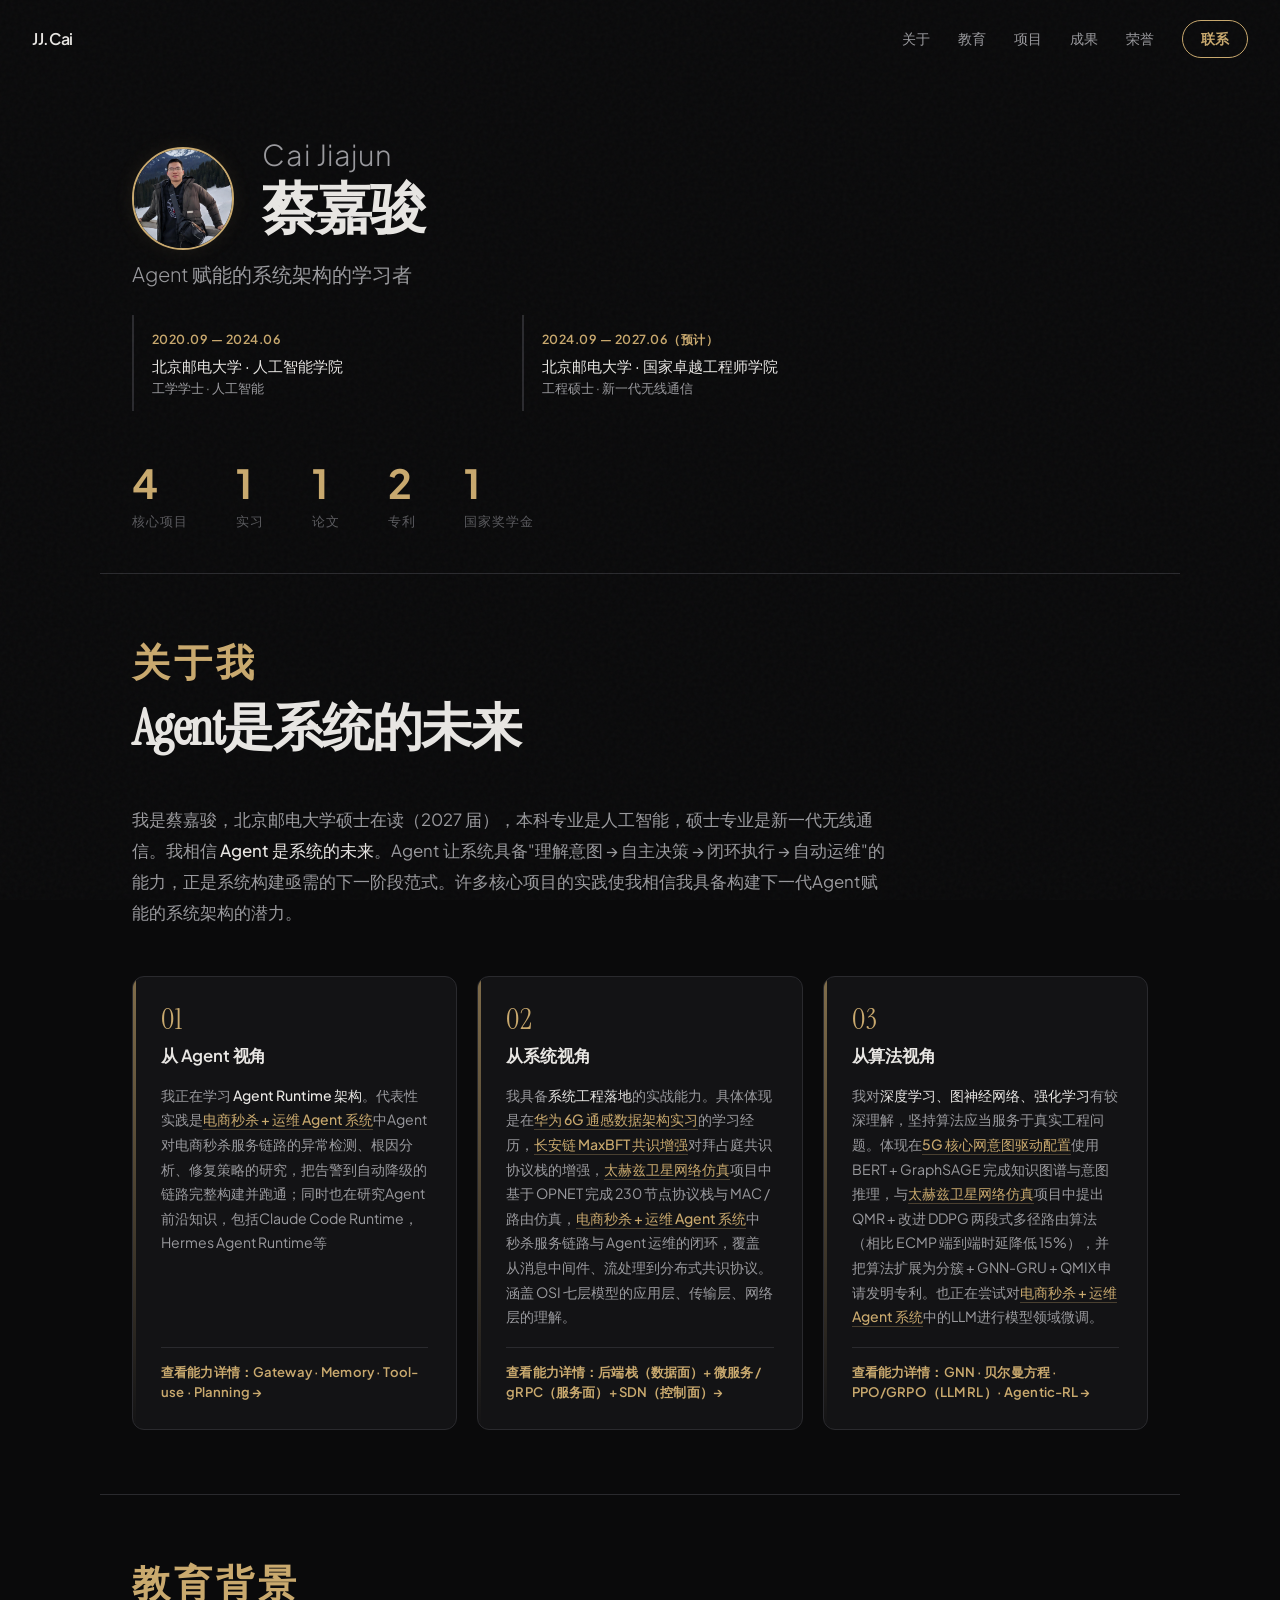
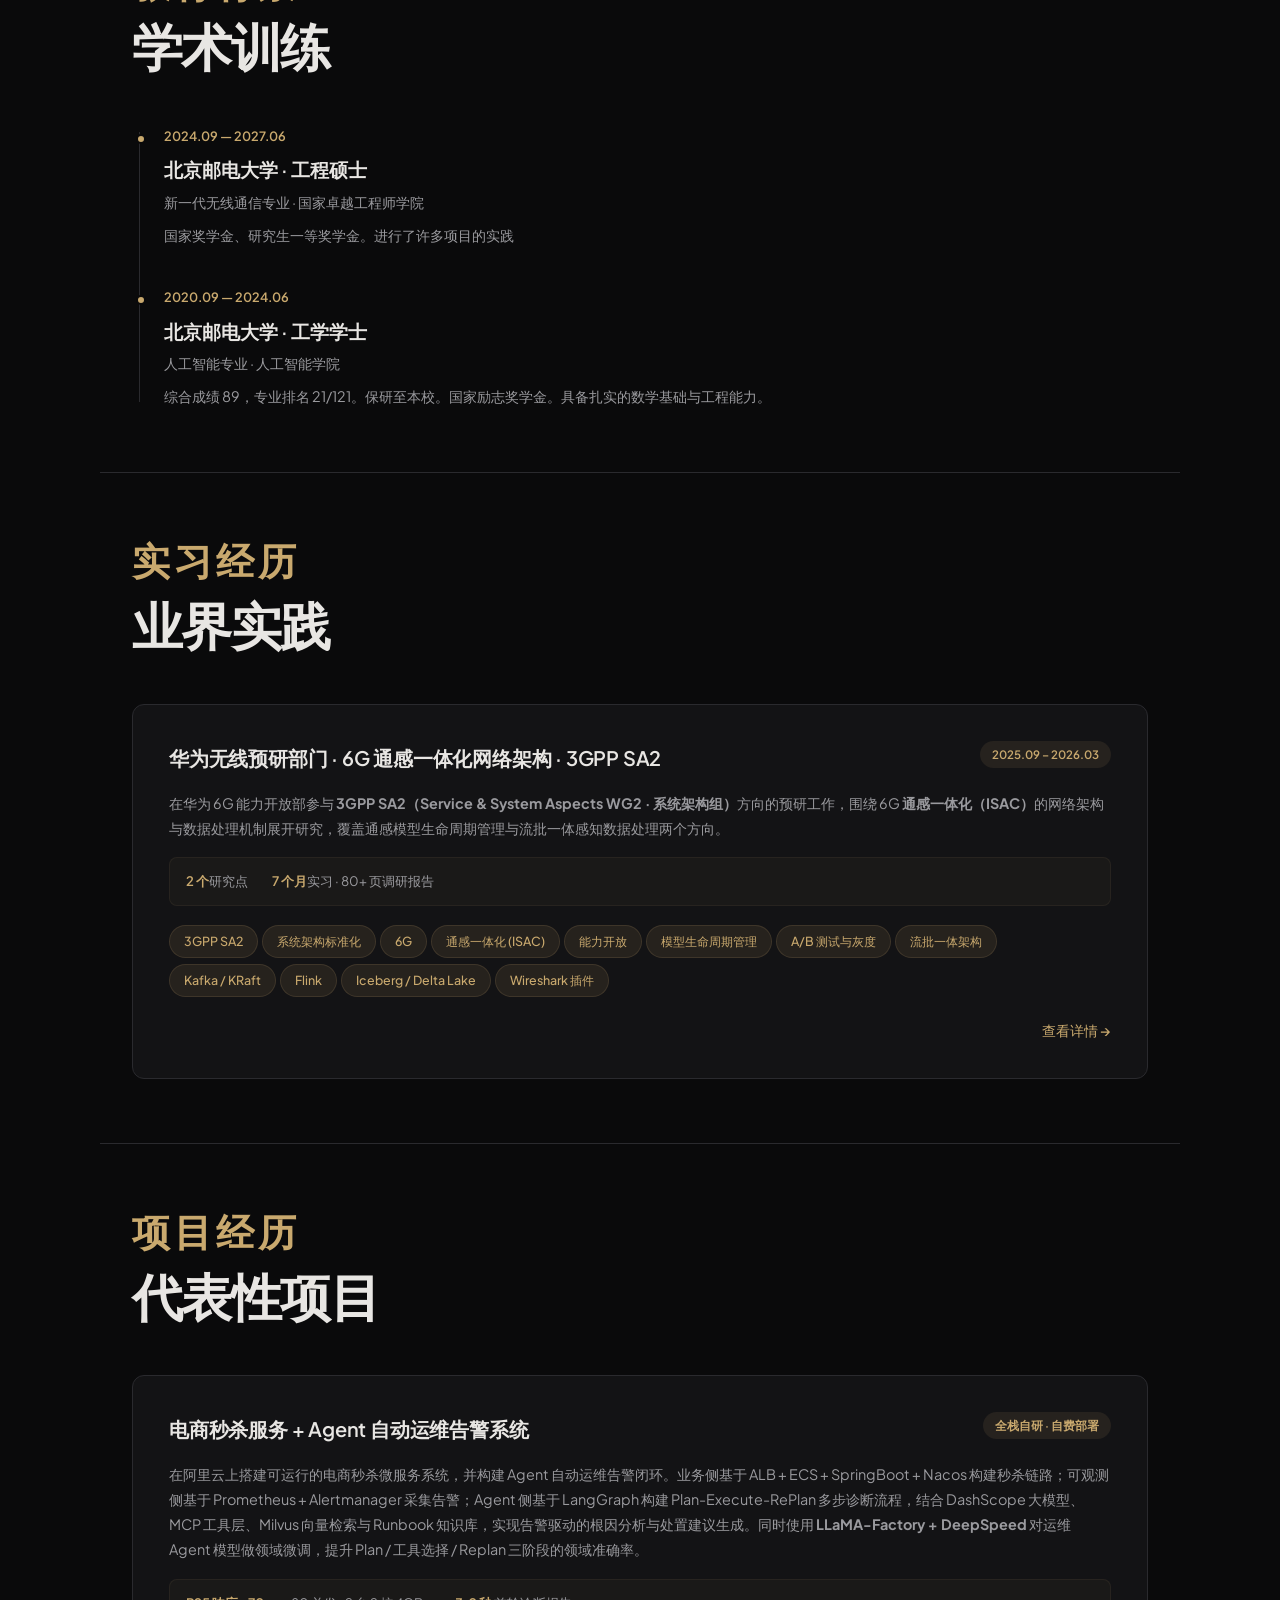
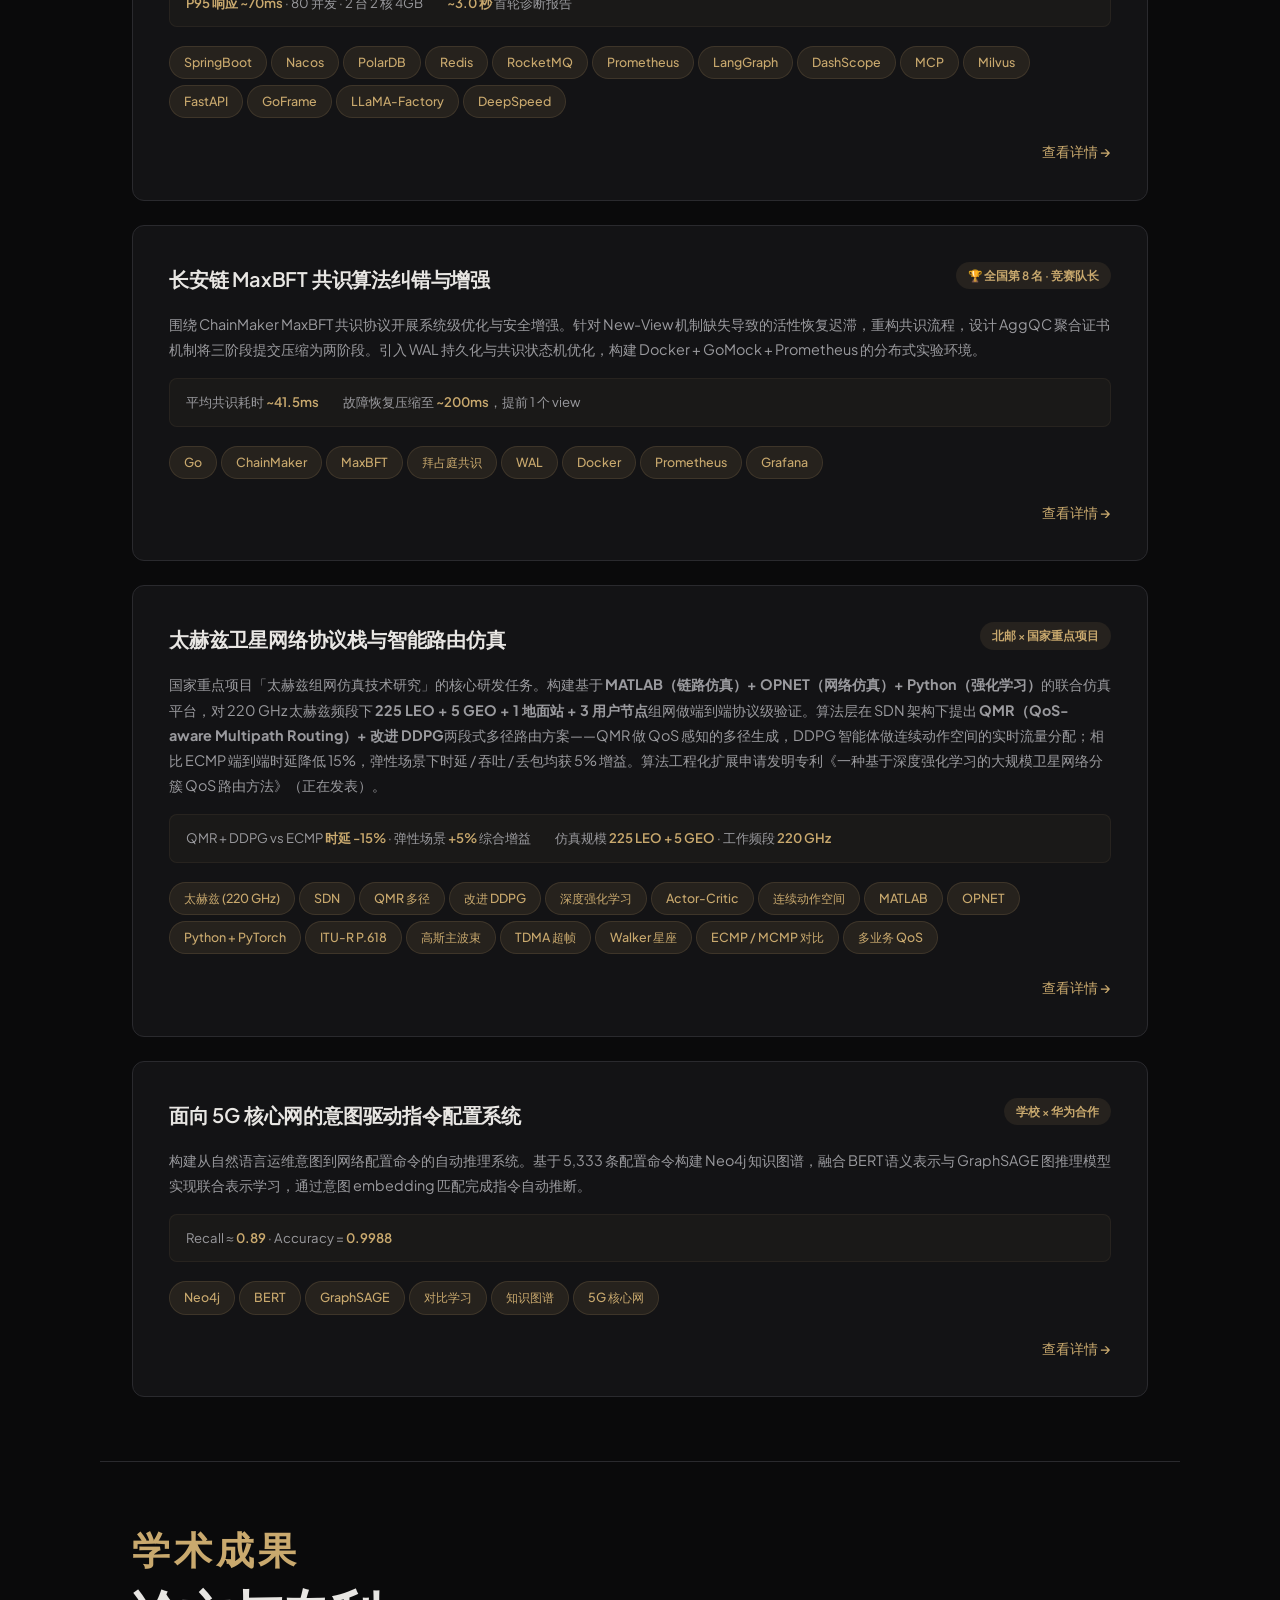
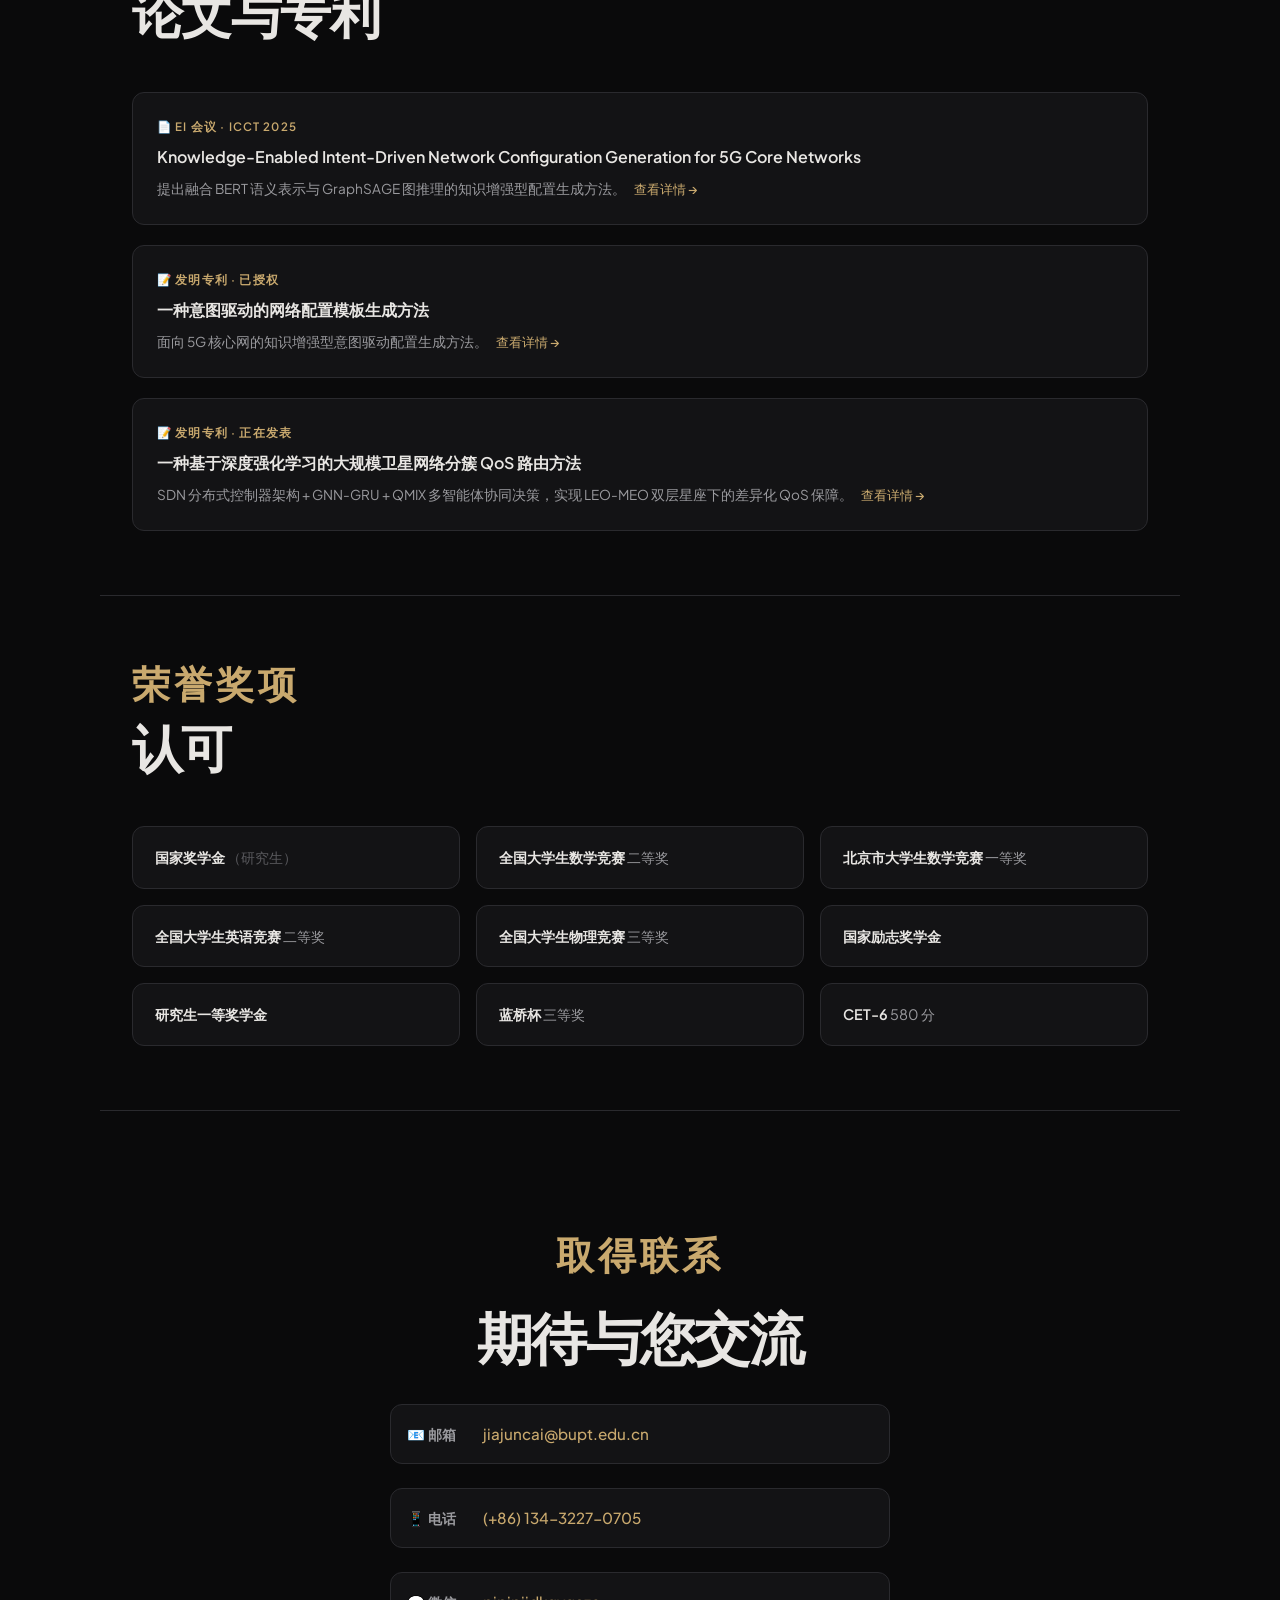
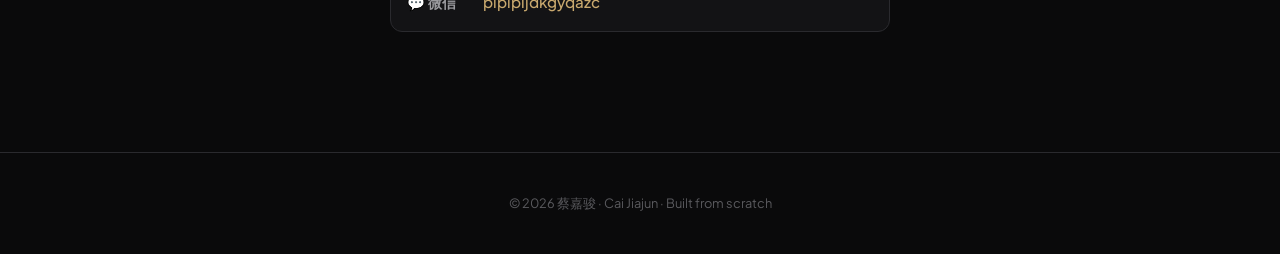
==== commit 5354b507: "Add three capability detail pages + sync satellite-qos experiment details - capabilities/agent.html:" ====
--- a/index.html
+++ b/index.html
@@ -106,6 +106,7 @@
       <div class="pillar-text">
         我正在学习 <strong>Agent Runtime 架构</strong>。代表性实践是<a href="projects/agent-ops.html">电商秒杀 + 运维 Agent 系统</a>中Agent对电商秒杀服务链路的异常检测、根因分析、修复策略的研究，把告警到自动降级的链路完整构建并跑通；同时也在研究Agent前沿知识，包括Claude Code Runtime，Hermes Agent Runtime等
       </div>
+      <a href="capabilities/agent.html" class="pillar-cta">查看能力详情：Gateway · Memory · Tool-use · Planning →</a>
     </div>
     <div class="pillar">
       <div class="pillar-num">02</div>
@@ -113,6 +114,7 @@
       <div class="pillar-text">
         我具备<strong>系统工程落地</strong>的实战能力。具体体现是在<a href="projects/experience-huawei.html">华为 6G 通感数据架构实习</a>的学习经历，<a href="projects/maxbft.html">长安链 MaxBFT 共识增强</a>对拜占庭共识协议栈的增强，<a href="projects/satellite-qos.html">太赫兹卫星网络仿真</a>项目中基于 OPNET 完成 230 节点协议栈与 MAC / 路由仿真，<a href="projects/agent-ops.html">电商秒杀 + 运维 Agent 系统</a>中秒杀服务链路与 Agent 运维的闭环，覆盖从消息中间件、流处理到分布式共识协议。涵盖 OSI 七层模型的应用层、传输层、网络层的理解。
       </div>
+      <a href="capabilities/system.html" class="pillar-cta">查看能力详情：后端栈（数据面）+ 微服务 / gRPC（服务面）+ SDN（控制面）→</a>
     </div>
     <div class="pillar">
       <div class="pillar-num">03</div>
@@ -120,6 +122,7 @@
       <div class="pillar-text">
         我对<strong>深度学习、图神经网络、强化学习</strong>有较深理解，坚持算法应当服务于真实工程问题。体现在<a href="projects/5g-intent.html">5G 核心网意图驱动配置</a>使用 BERT + GraphSAGE 完成知识图谱与意图推理，与<a href="projects/satellite-qos.html">太赫兹卫星网络仿真</a>项目中提出 QMR + 改进 DDPG 两段式多径路由算法（相比 ECMP 端到端时延降低 15%），并把算法扩展为分簇 + GNN-GRU + QMIX 申请发明专利。也正在尝试对<a href="projects/agent-ops.html">电商秒杀 + 运维 Agent 系统</a>中的LLM进行模型领域微调。
       </div>
+      <a href="capabilities/algorithm.html" class="pillar-cta">查看能力详情：GNN · 贝尔曼方程 · PPO/GRPO（LLM RL）· Agentic-RL →</a>
     </div>
   </div>
 </section>
--- a/css/style.css
+++ b/css/style.css
@@ -72,15 +72,17 @@
 .about-text{font-size:1.05rem;color:var(--text2);max-width:760px;line-height:1.85;margin-bottom:48px}
 .about-text strong{color:var(--text);font-weight:500}
 .about-pillars{display:grid;grid-template-columns:repeat(auto-fit,minmax(280px,1fr));gap:20px;margin-top:8px}
-.pillar{padding:28px;background:var(--surface);border:1px solid var(--border);border-radius:var(--radius);transition:all .3s;position:relative;overflow:hidden}
+.pillar{padding:28px;background:var(--surface);border:1px solid var(--border);border-radius:var(--radius);transition:all .3s;position:relative;overflow:hidden;display:flex;flex-direction:column}
 .pillar:hover{border-color:rgba(201,169,110,0.3);transform:translateY(-2px);box-shadow:0 12px 40px rgba(0,0,0,0.25)}
 .pillar::before{content:'';position:absolute;top:0;left:0;width:3px;height:100%;background:linear-gradient(180deg,var(--accent),transparent);opacity:.6}
 .pillar-num{font-family:'Instrument Serif',Georgia,serif;font-size:1.8rem;color:var(--accent);line-height:1;margin-bottom:8px;letter-spacing:.04em}
 .pillar-title{font-size:1.05rem;font-weight:600;color:var(--text);margin-bottom:12px;letter-spacing:-0.01em}
-.pillar-text{font-size:.88rem;color:var(--text2);line-height:1.75}
+.pillar-text{font-size:.88rem;color:var(--text2);line-height:1.75;flex:1}
 .pillar-text strong{color:var(--text);font-weight:500}
 .pillar-text a{color:var(--accent);font-weight:500;border-bottom:1px solid rgba(201,169,110,0.3);padding-bottom:1px;transition:all .2s}
 .pillar-text a:hover{color:var(--accent2);border-bottom-color:var(--accent2)}
+.pillar-cta{display:block;margin-top:18px;padding-top:14px;border-top:1px solid var(--border);color:var(--accent);font-weight:600;font-size:.82rem;line-height:1.5;letter-spacing:.01em;text-decoration:none;transition:all .2s}
+.pillar-cta:hover{color:var(--accent2);transform:translateX(2px)}
 
 /* Tags */
 .tag{display:inline-block;padding:5px 14px;border-radius:100px;font-size:.78rem;font-weight:500;background:var(--accent-dim);color:var(--accent);border:1px solid rgba(201,169,110,0.15);margin:3px 4px 3px 0;transition:all .2s}
@@ -238,6 +240,18 @@
 .effect-card .num{font-size:1.8rem;font-weight:700;color:var(--accent);line-height:1.2;margin-bottom:4px}
 .effect-card .label{font-size:.82rem;color:var(--text2)}
 .detail-tags{display:flex;flex-wrap:wrap;gap:0;margin-top:12px}
+
+/* ===== Capability mindmap (SVG) ===== */
+.mindmap{margin:28px 0 40px 0;padding:24px 22px;background:rgba(201,169,110,0.04);border:1px solid var(--border);border-radius:12px}
+.mindmap-title{font-size:.78rem;color:var(--accent);font-weight:700;text-align:center;margin-bottom:18px;letter-spacing:.16em;text-transform:uppercase}
+.mindmap-wrap{overflow-x:auto;-webkit-overflow-scrolling:touch;padding-bottom:4px}
+.mindmap svg{display:block;width:100%;min-width:680px;height:auto;margin:0 auto;font-family:'Plus Jakarta Sans','PingFang SC','Microsoft YaHei',sans-serif}
+.mindmap-caption{font-size:.78rem;color:var(--text3);text-align:center;margin-top:14px;line-height:1.6;font-style:italic;letter-spacing:.01em}
+@media (max-width:768px){
+  .mindmap{padding:16px 12px;margin:22px 0 30px}
+  .mindmap svg{min-width:780px}
+  .mindmap-title{letter-spacing:.1em}
+}
 
 /* Project detail pages */
 .project-hero{padding:140px 32px 60px;text-align:center}
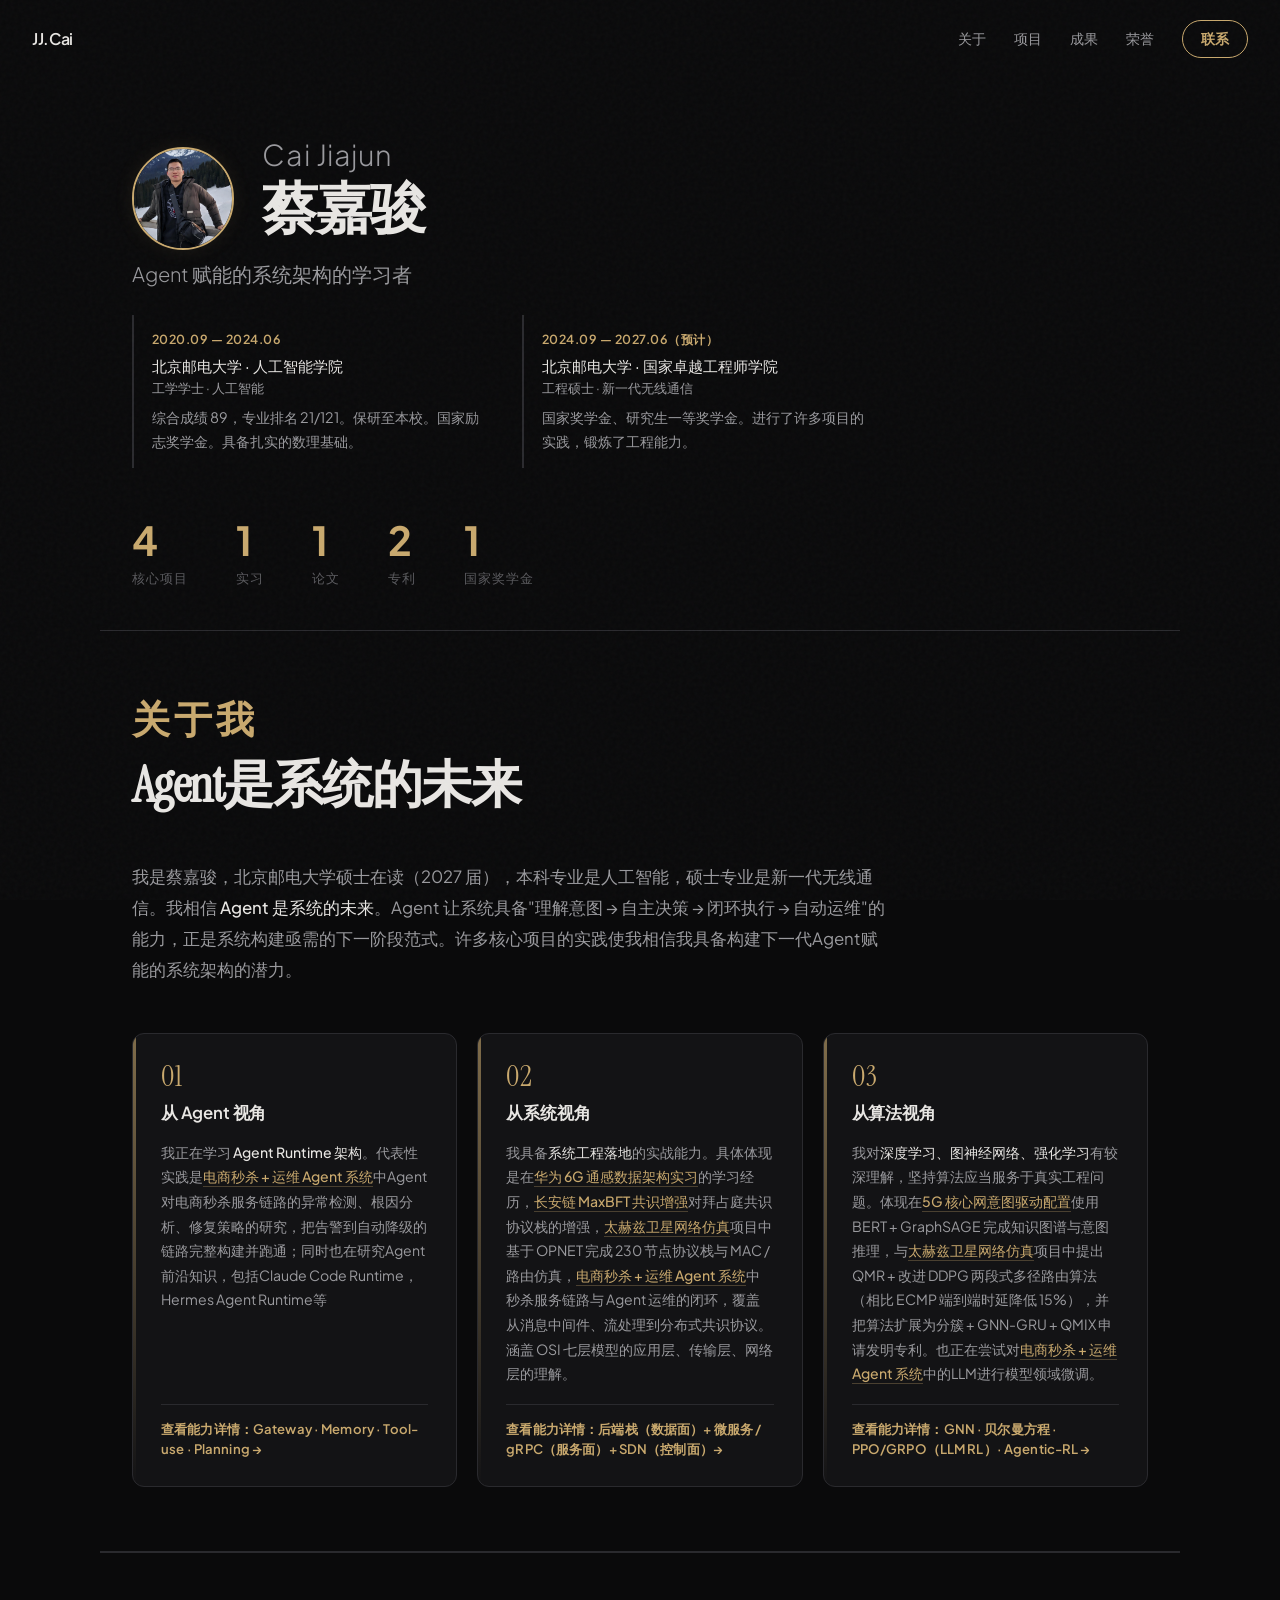
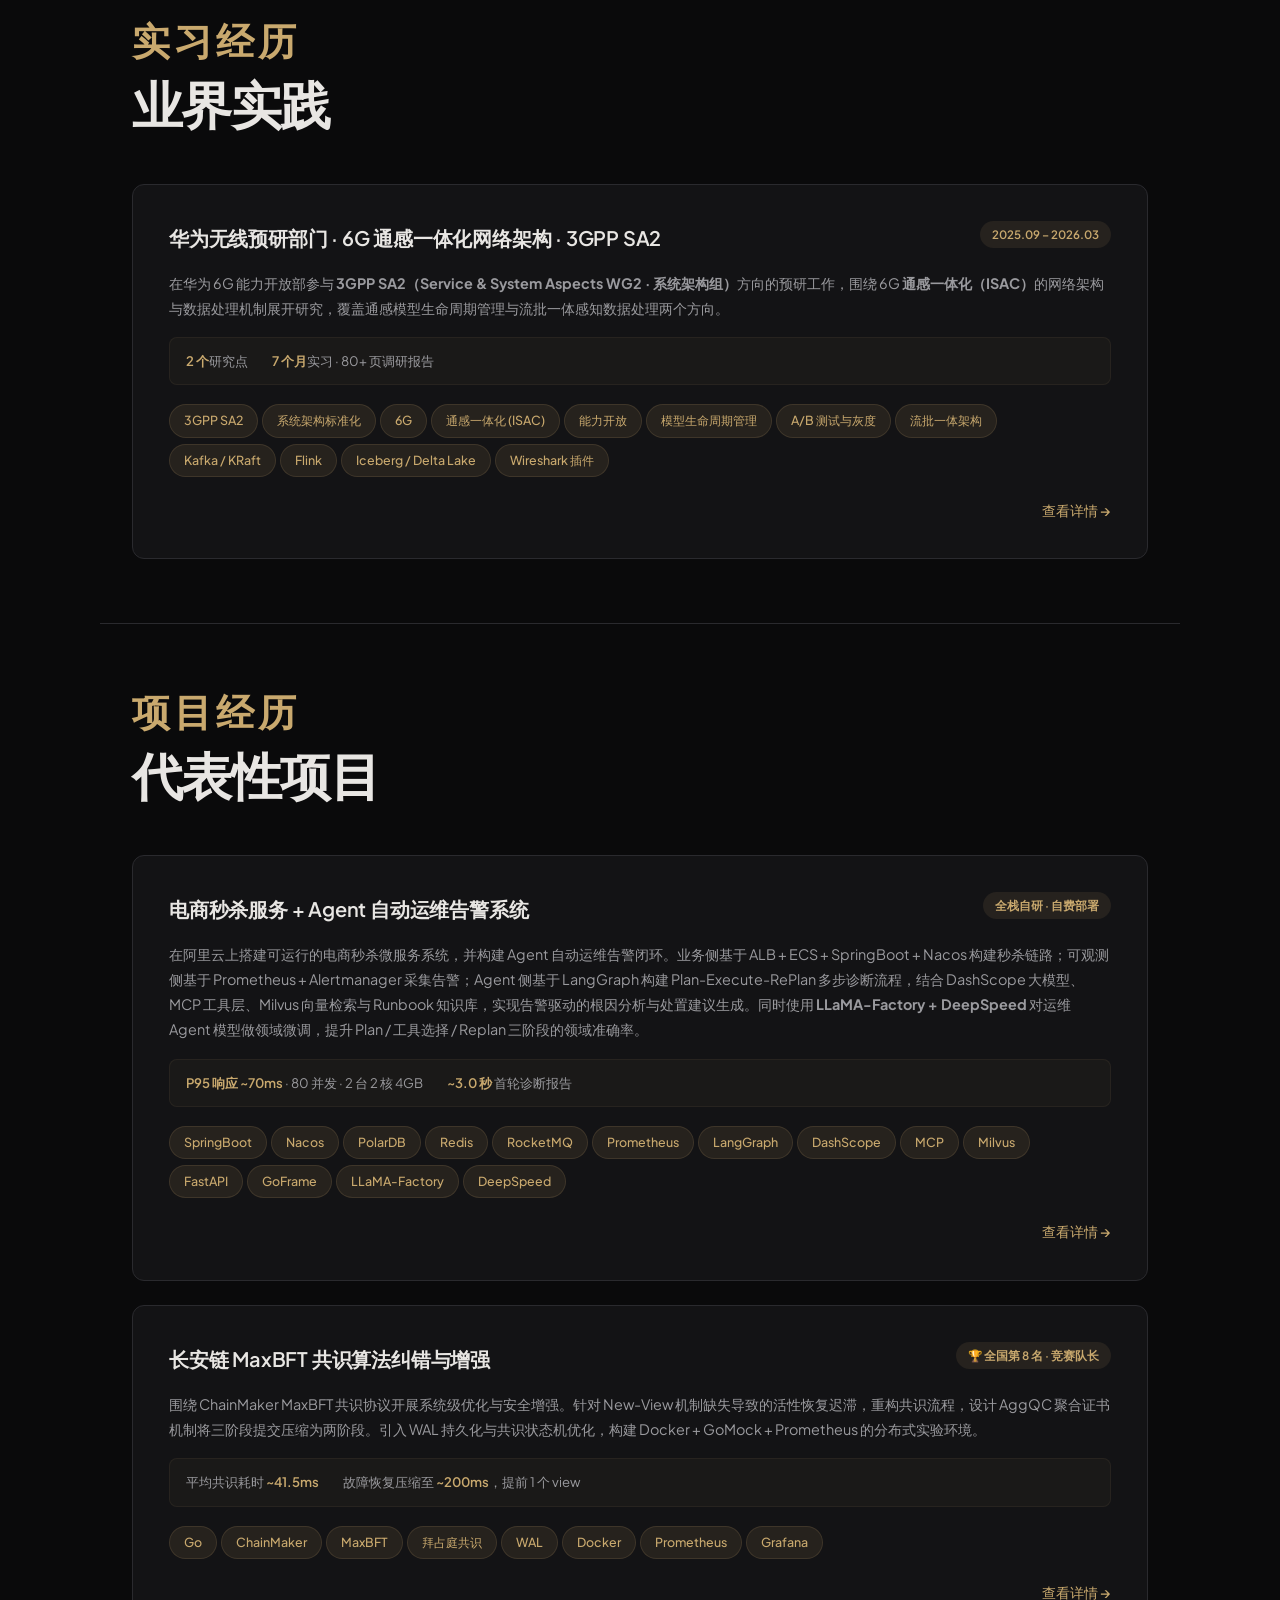
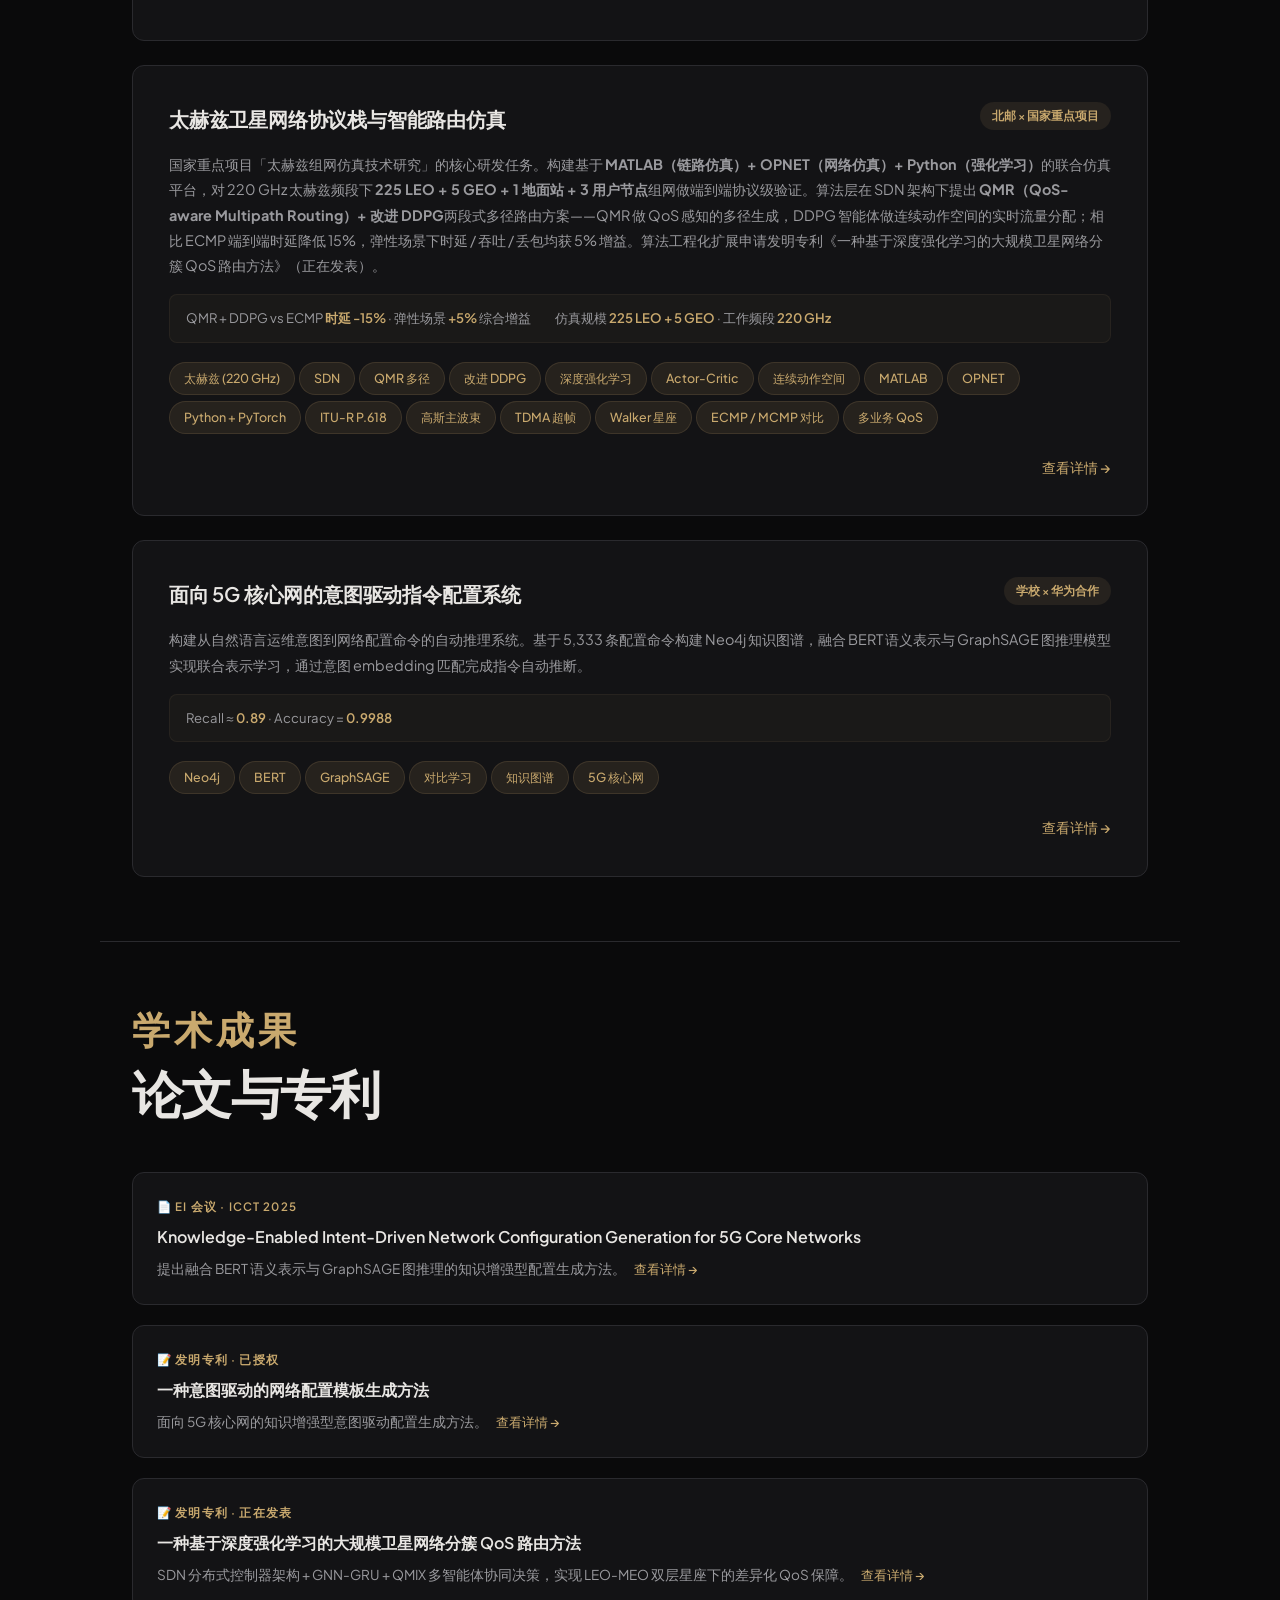
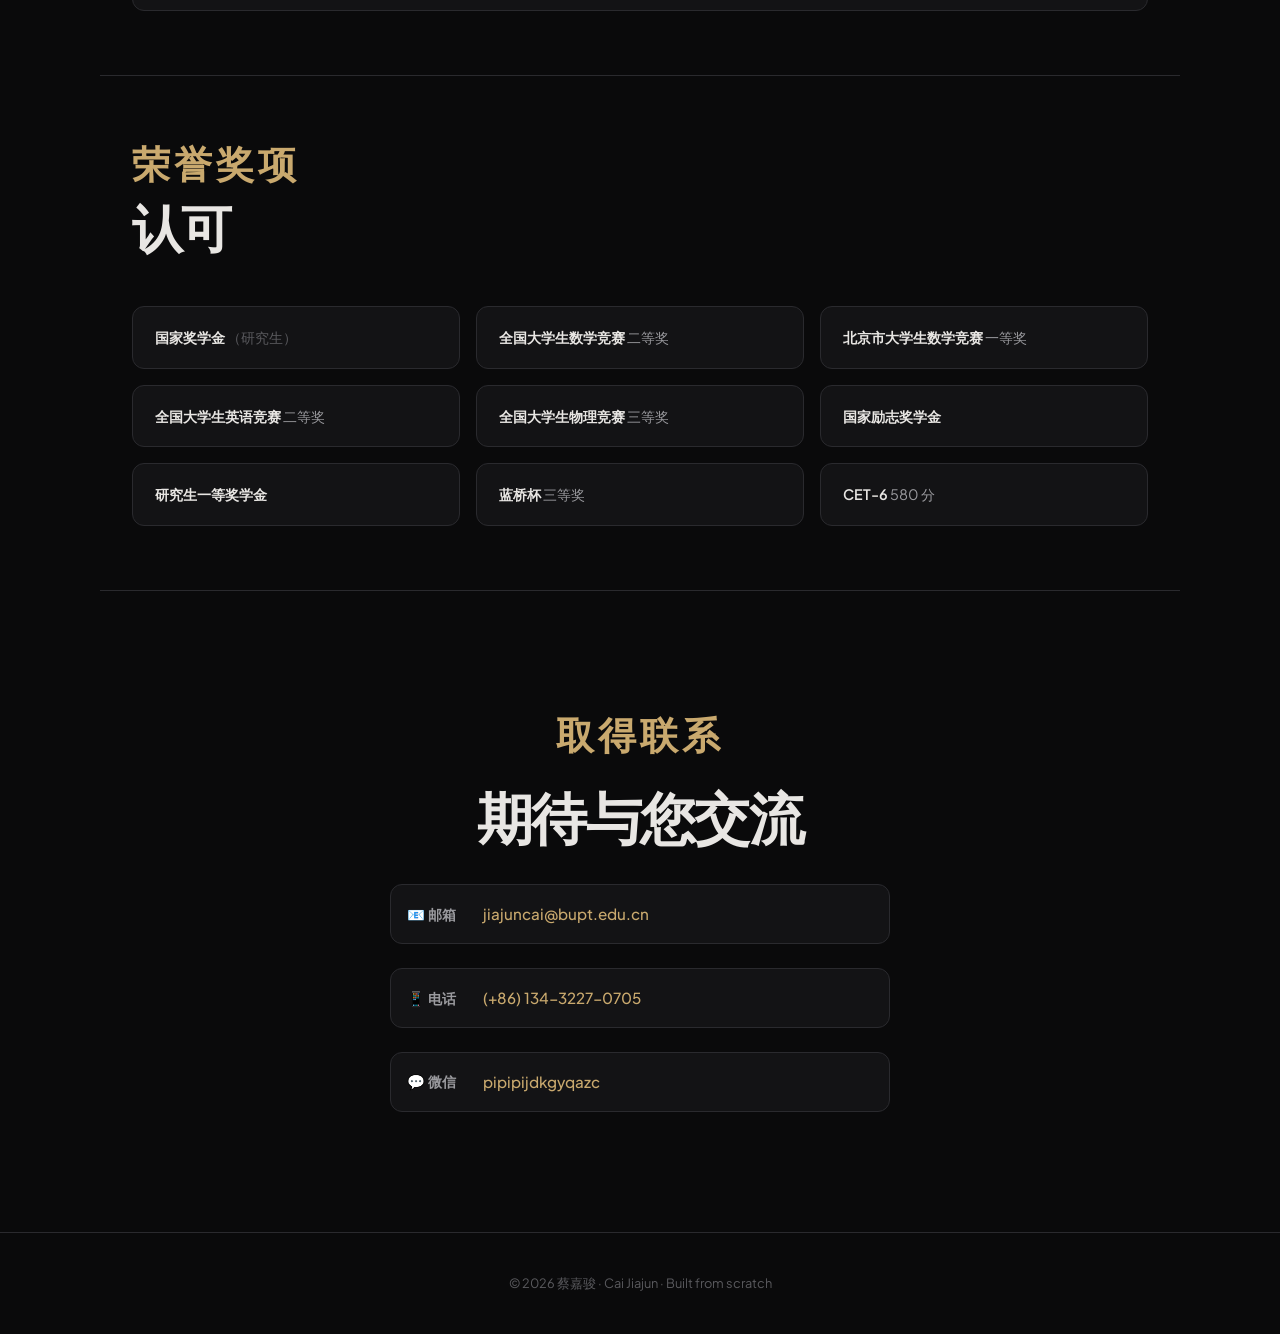
==== commit 04df95db: "Fold education into hero + soften algorithm page wording - index.html: 把独立的"教育背景"section 注释掉，把两条 tim" ====
--- a/index.html
+++ b/index.html
@@ -49,7 +49,7 @@
   <button class="nav-toggle" onclick="document.querySelector('.nav-links').classList.toggle('open')" aria-label="菜单">☰</button>
   <div class="nav-links">
     <a href="#about">关于</a>
-    <a href="#education">教育</a>
+    <!-- <a href="#education">教育</a> -->
     <a href="#projects">项目</a>
     <a href="#publications">成果</a>
     <a href="#awards">荣誉</a>
@@ -72,11 +72,13 @@
         <div class="hero-edu-date">2020.09 — 2024.06</div>
         <div class="hero-edu-school">北京邮电大学 · 人工智能学院</div>
         <div class="hero-edu-degree">工学学士 · 人工智能</div>
+        <div class="timeline-desc">综合成绩 89，专业排名 21/121。保研至本校。国家励志奖学金。具备扎实的数理基础。</div>
       </div>
       <div class="hero-edu-item">
         <div class="hero-edu-date">2024.09 — 2027.06（预计）</div>
         <div class="hero-edu-school">北京邮电大学 · 国家卓越工程师学院</div>
         <div class="hero-edu-degree">工程硕士 · 新一代无线通信</div>
+        <div class="timeline-desc">国家奖学金、研究生一等奖学金。进行了许多项目的实践，锻炼了工程能力。</div>
       </div>
     </div>
     <div class="hero-stats reveal">
@@ -129,7 +131,7 @@
 
 <div class="sep"></div>
 
-<section id="education">
+<!-- <section id="education">
   <div class="reveal">
     <div class="section-label">教育背景</div>
     <h2 class="section-title serif">学术训练</h2>
@@ -148,7 +150,7 @@
       <div class="timeline-desc">综合成绩 89，专业排名 21/121。保研至本校。国家励志奖学金。具备扎实的数学基础与工程能力。</div>
     </div>
   </div>
-</section>
+</section> -->
 
 <div class="sep"></div>
 
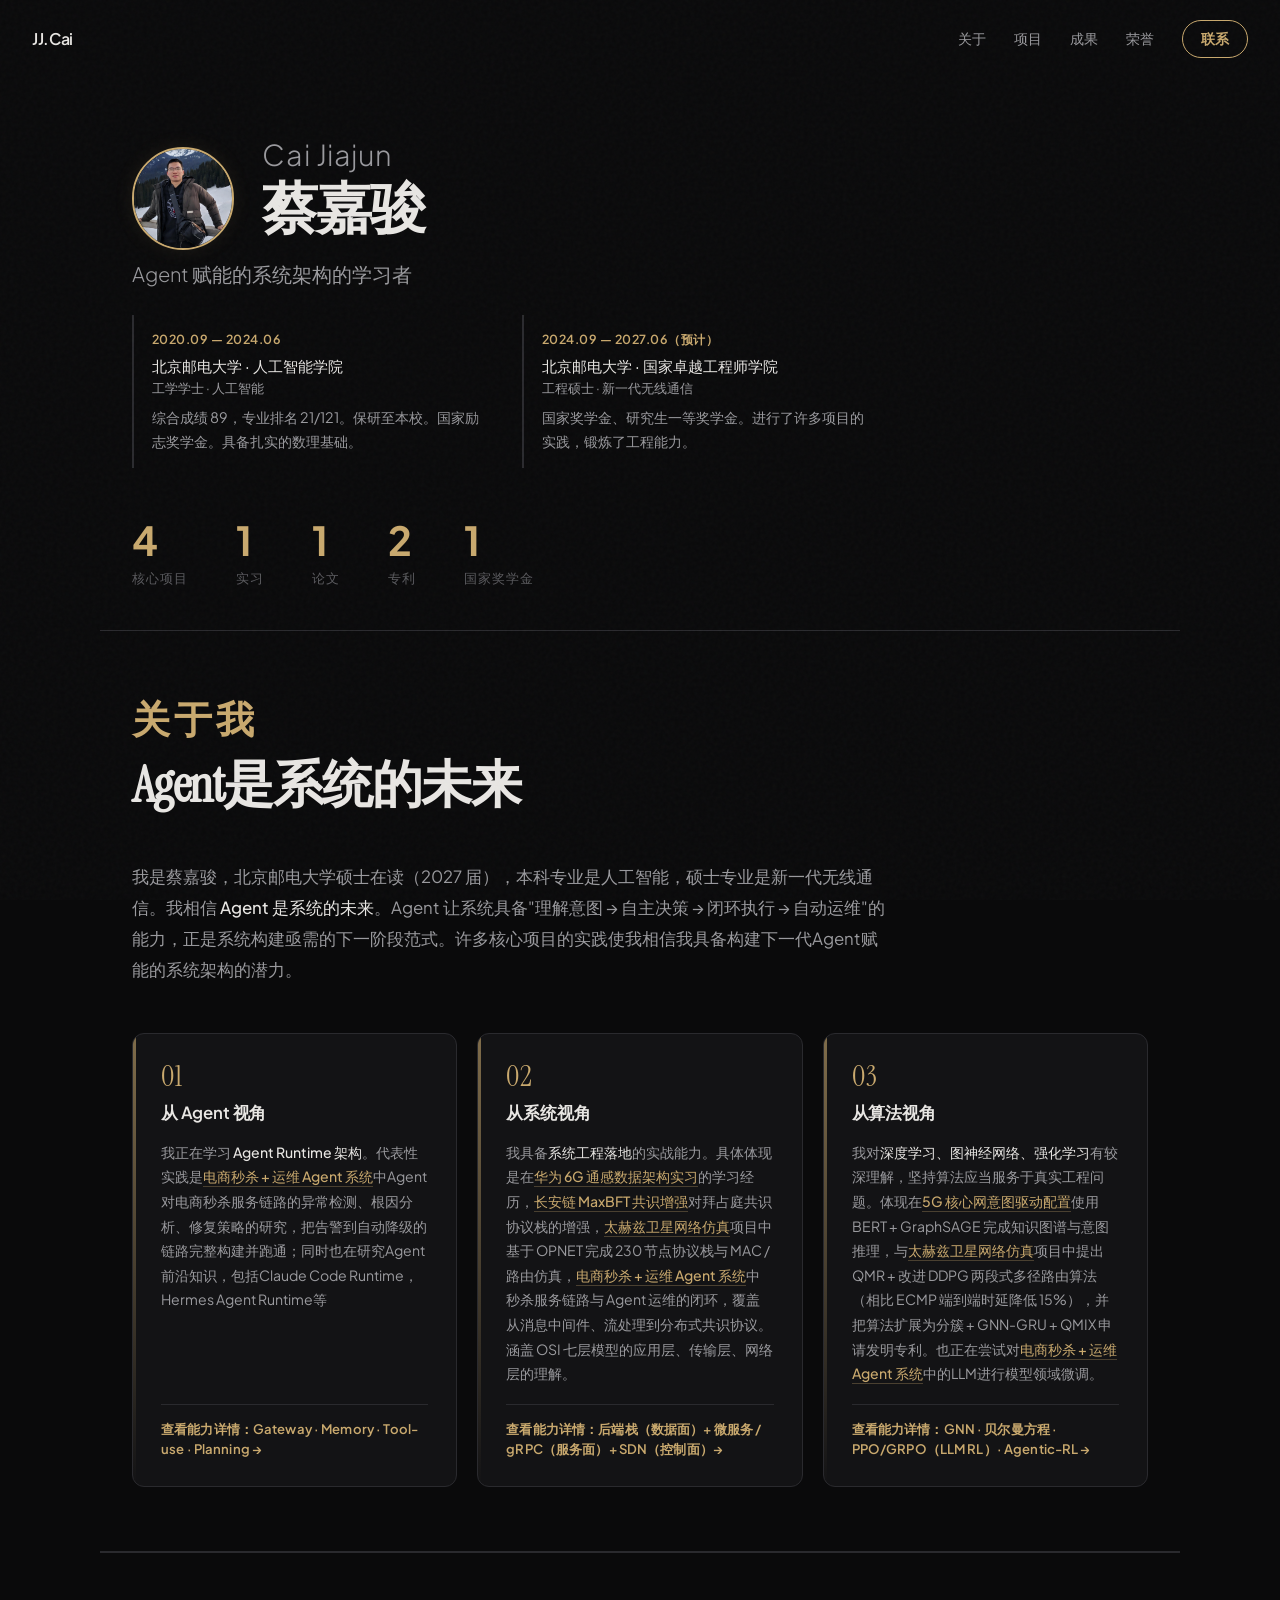
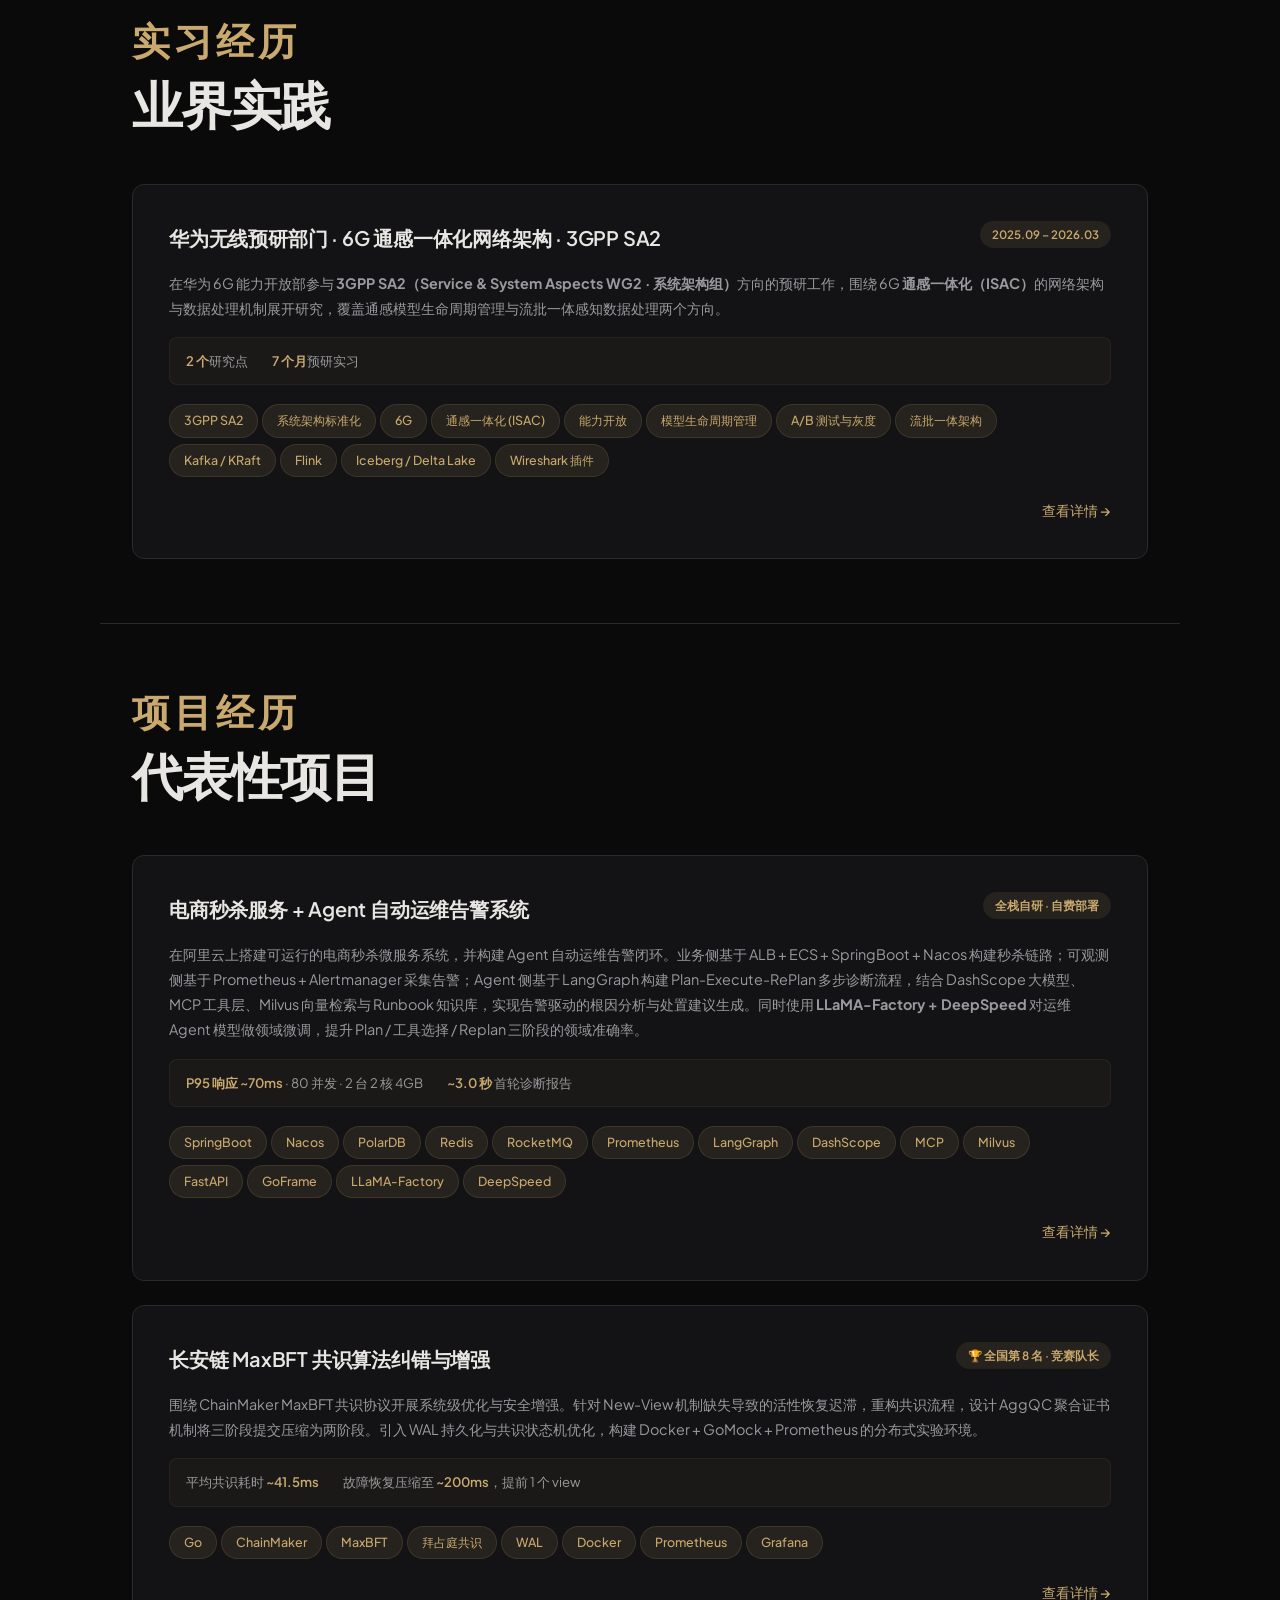
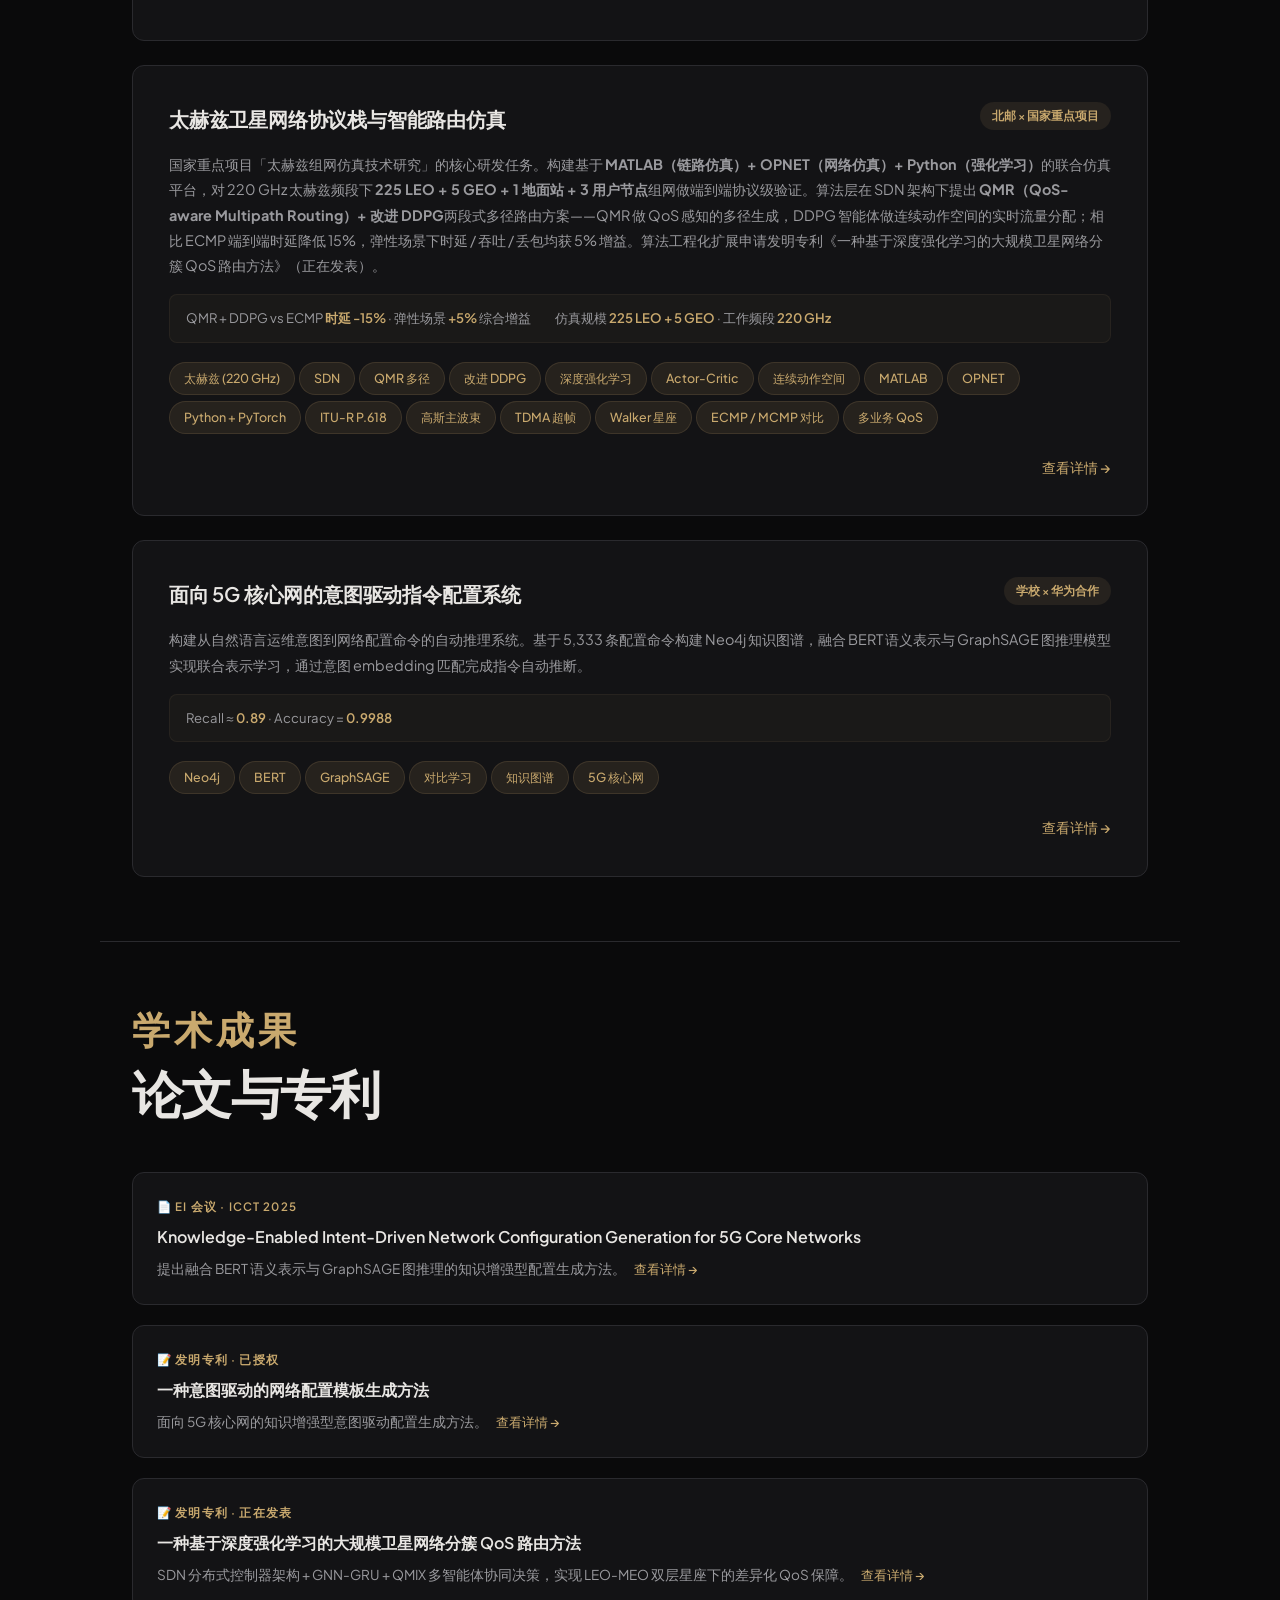
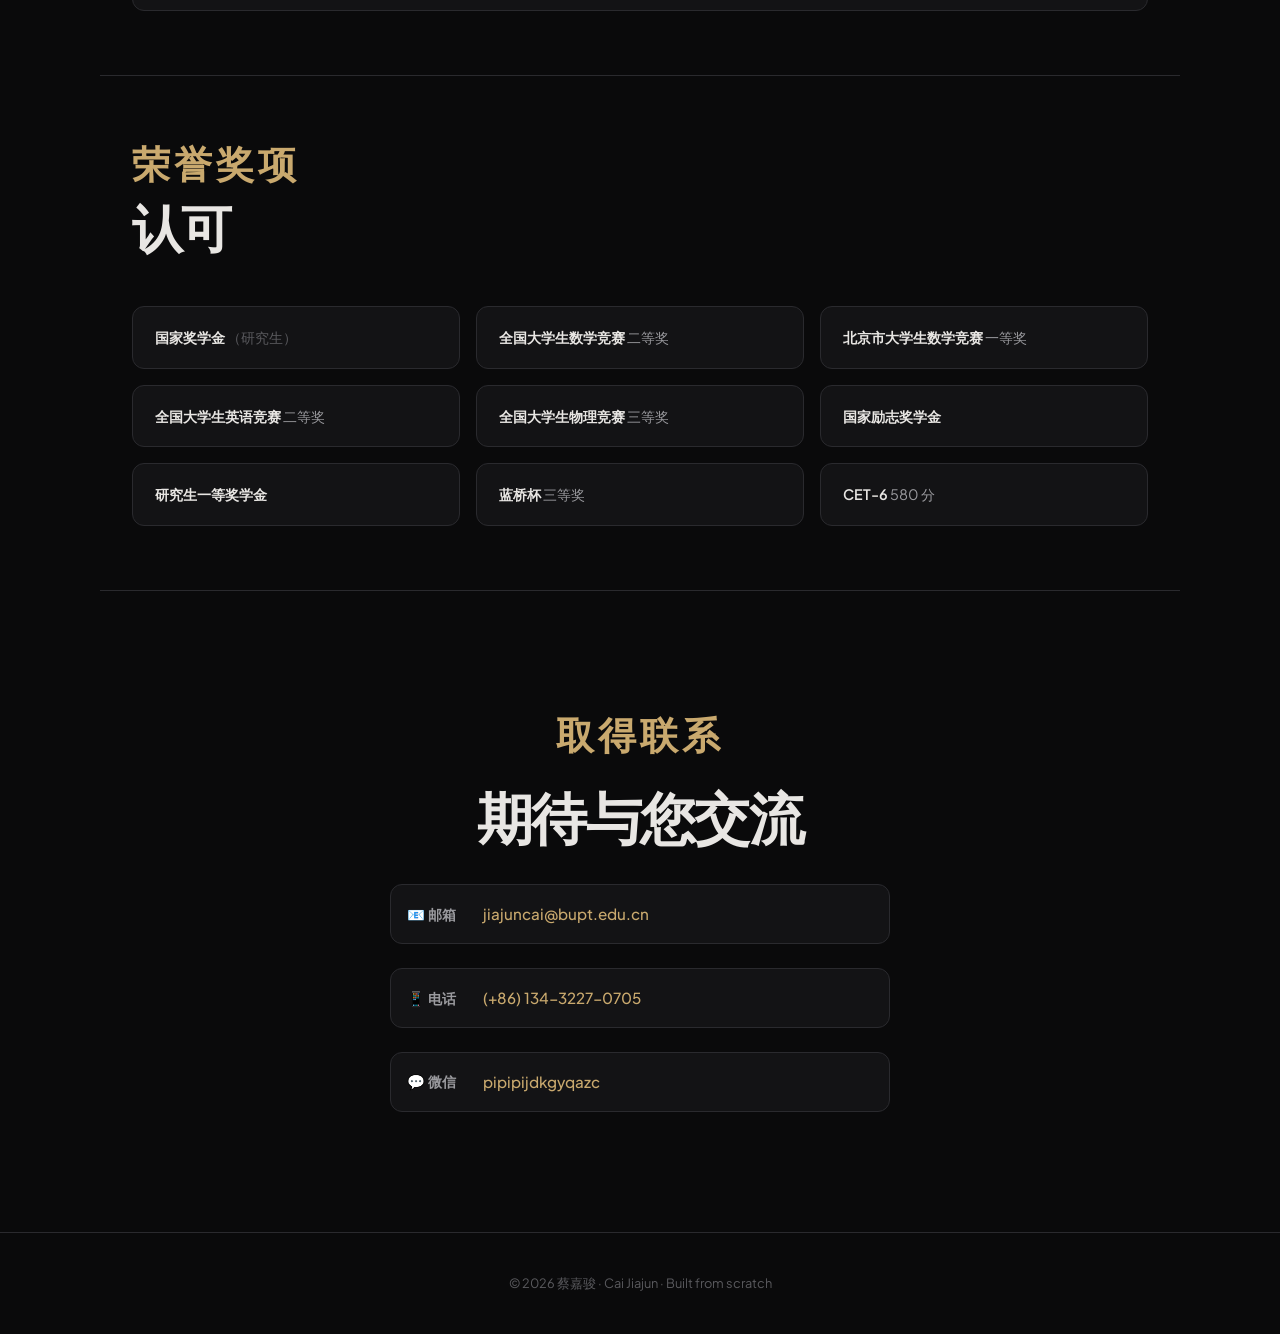
==== commit ba7432e2: "Remove '80+ 页调研报告' metric from Huawei internship card Replace with a cleaner '7 个月预研实习' phrasing to " ====
--- a/index.html
+++ b/index.html
@@ -169,7 +169,7 @@
     </div>
     <div class="project-metrics">
       <div class="metric"><strong>2 个</strong>研究点</div>
-      <div class="metric"><strong>7 个月</strong>实习 · 80+ 页调研报告</div>
+      <div class="metric"><strong>7 个月</strong>预研实习</div>
     </div>
     <div class="project-tags">
       <span class="tag">3GPP SA2</span>
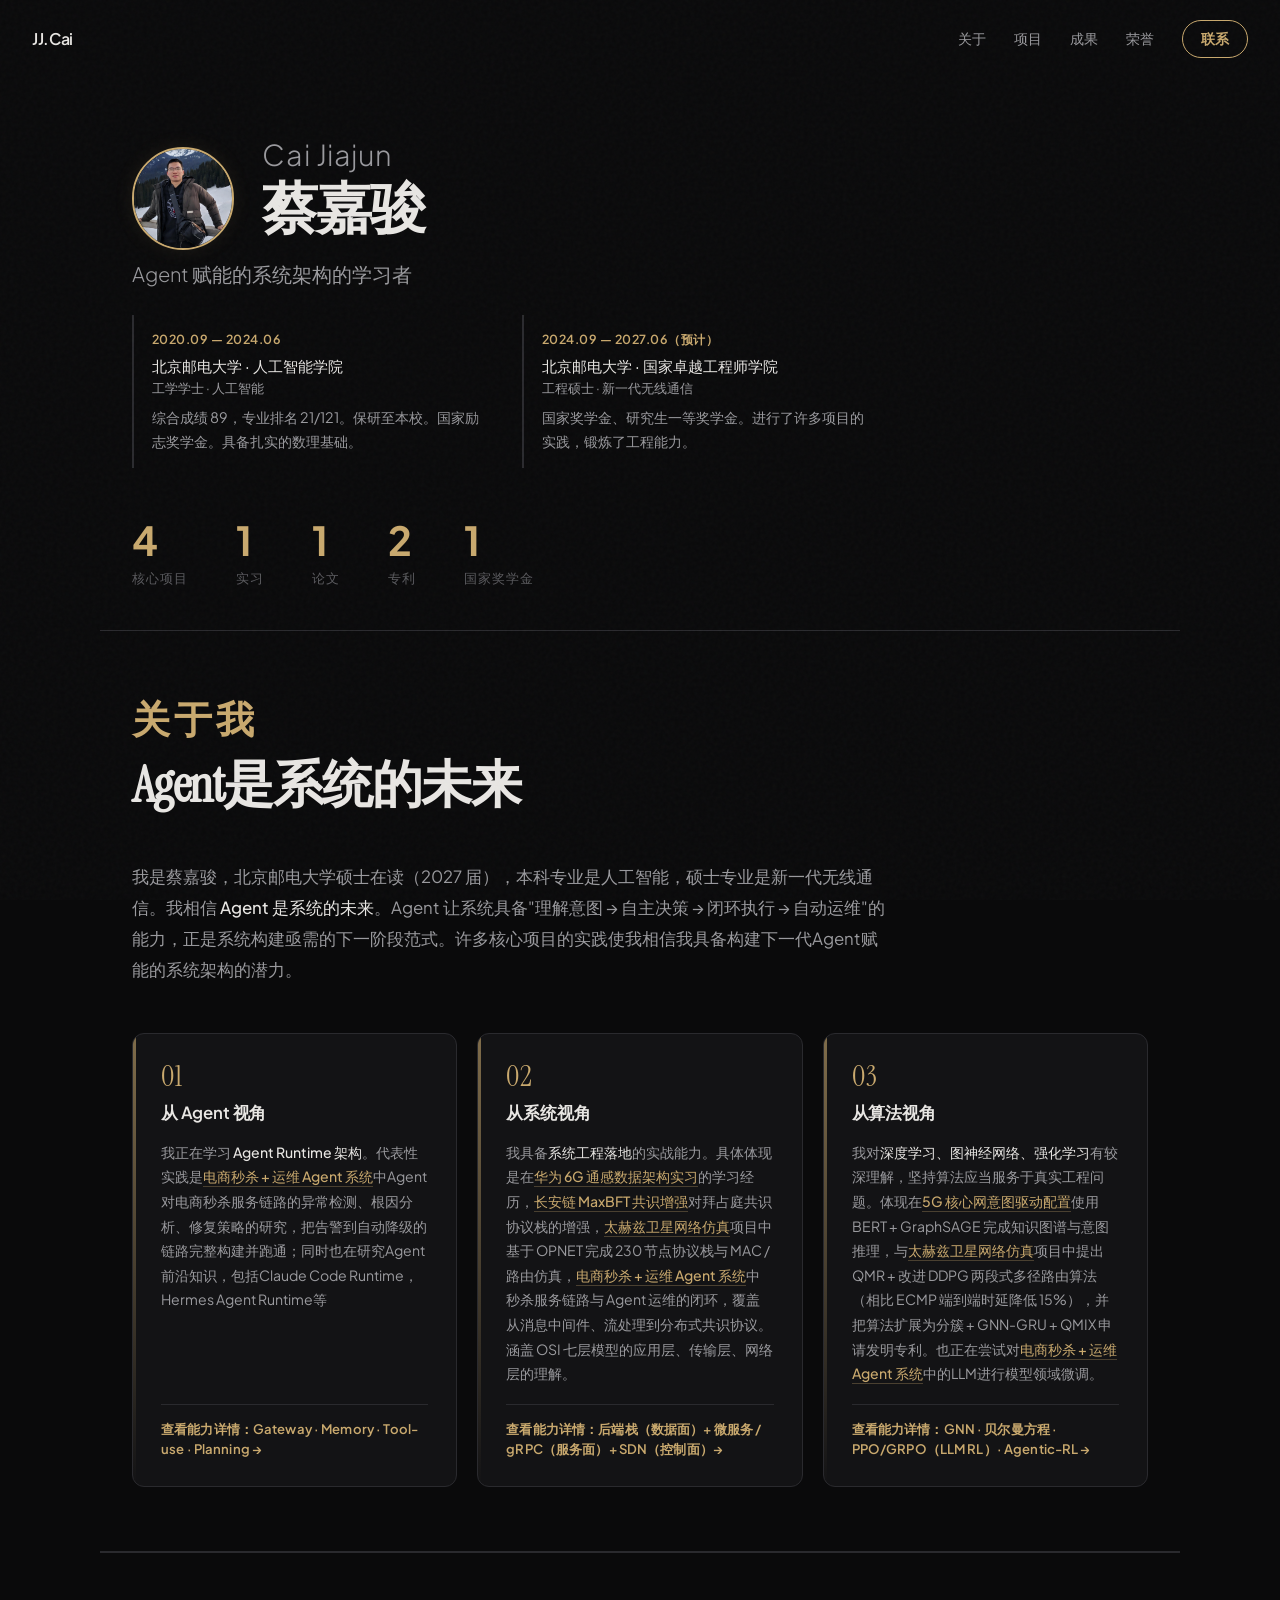
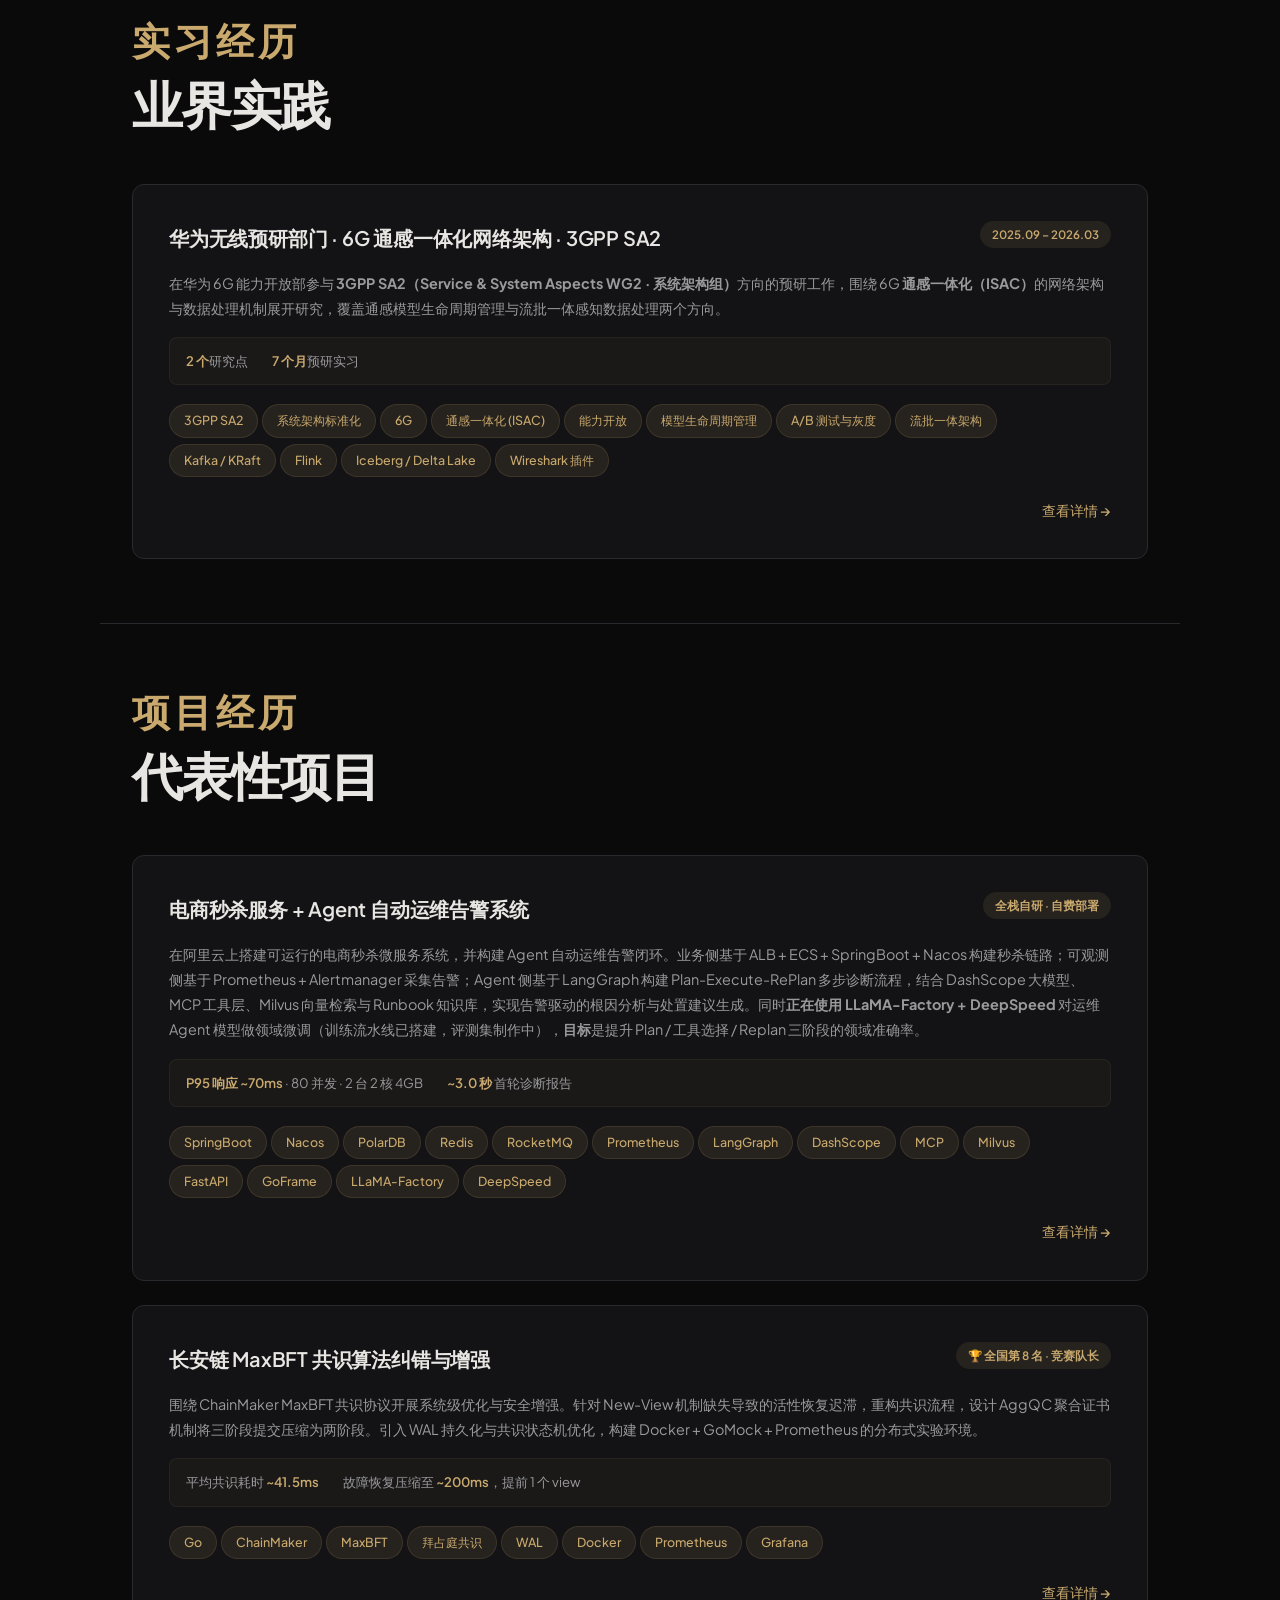
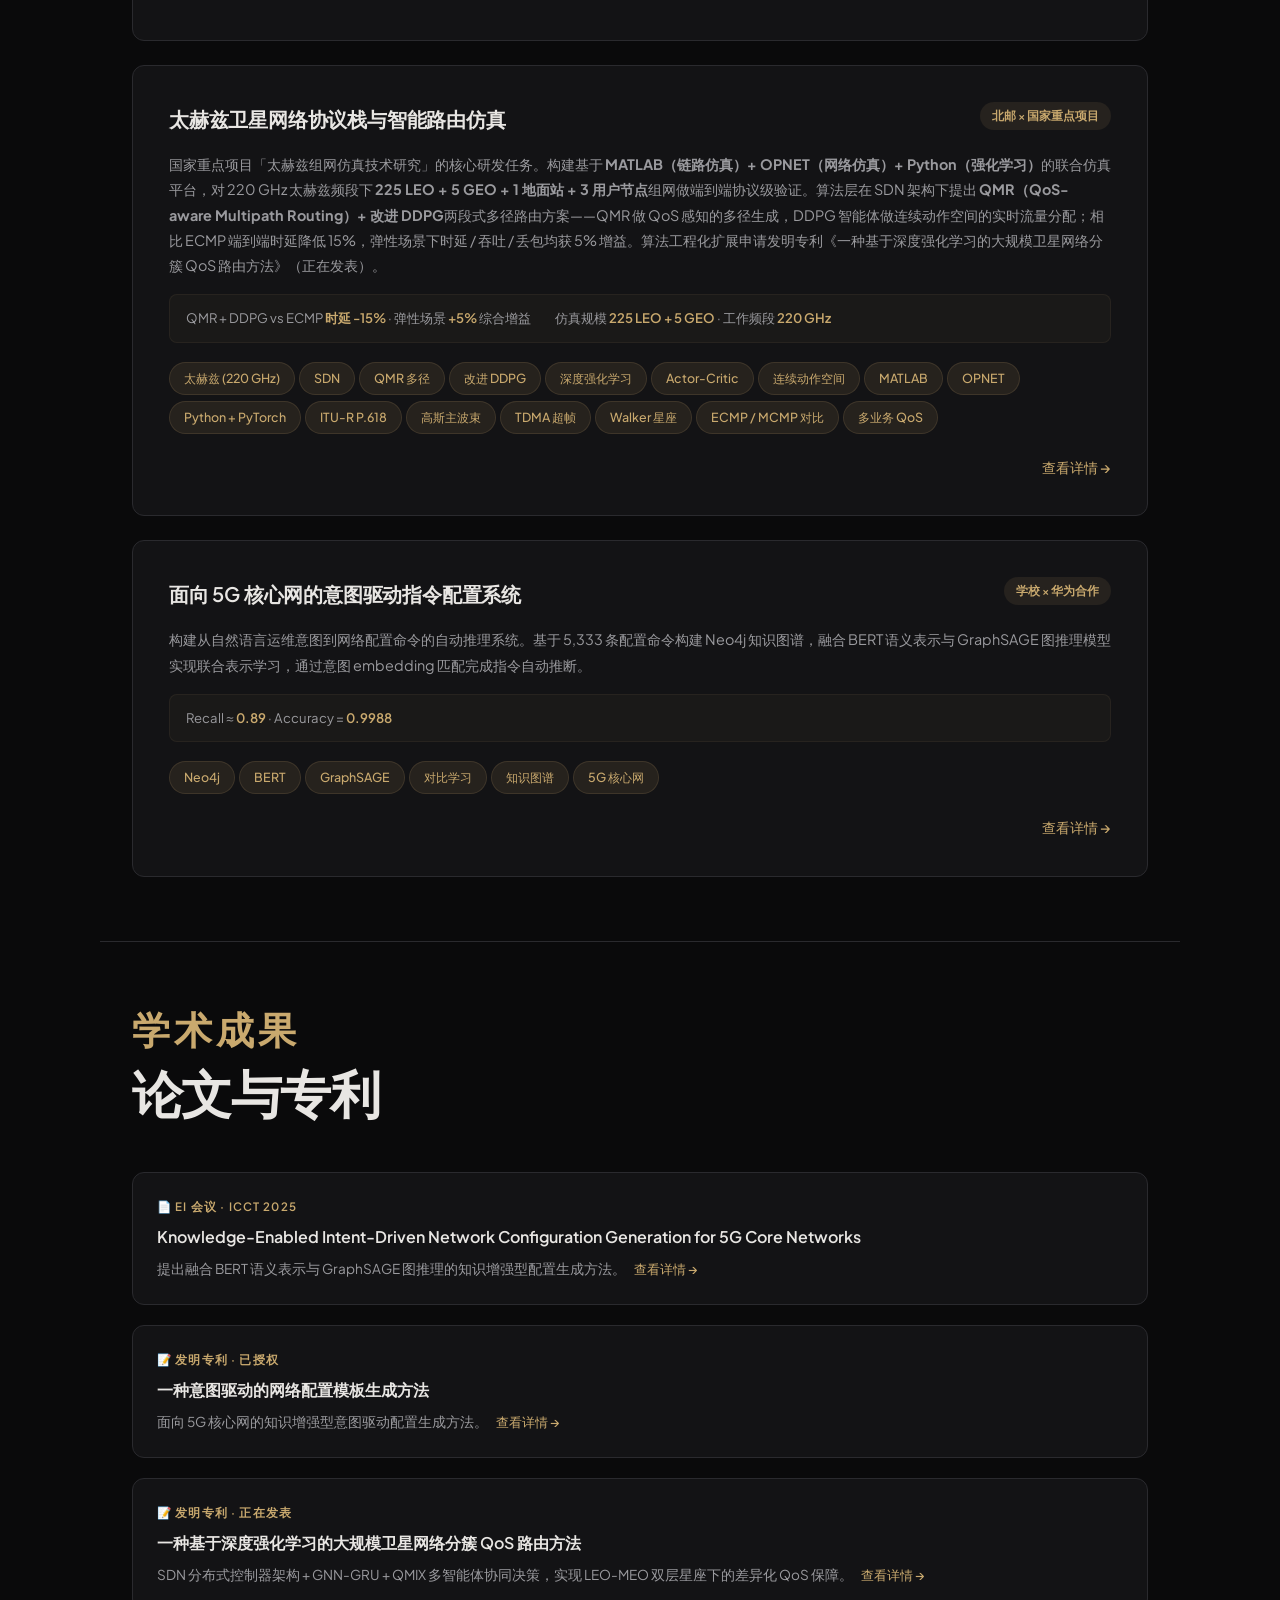
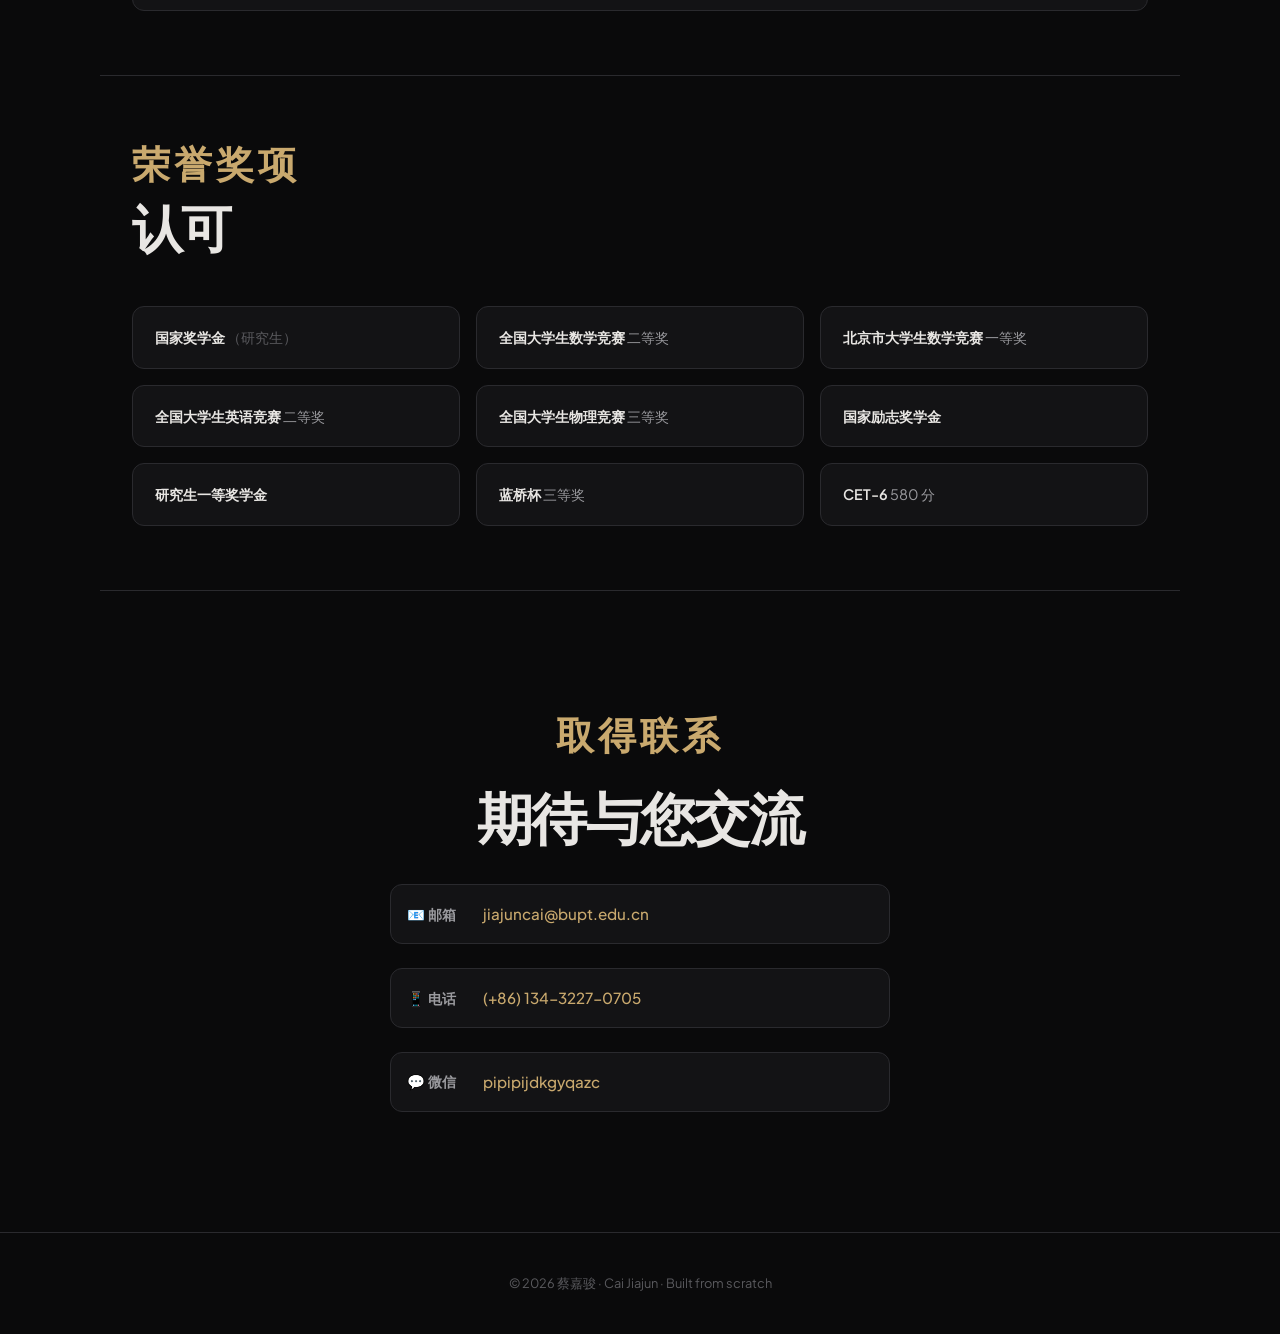
==== commit 1a49e204: "Mark Agent fine-tuning as in-progress; remove fabricated eval metrics 之前在 agent-ops.html「运维 Agent 模型" ====
--- a/index.html
+++ b/index.html
@@ -204,7 +204,7 @@
         <div class="project-badge">全栈自研 · 自费部署</div>
       </div>
       <div class="project-desc">
-        在阿里云上搭建可运行的电商秒杀微服务系统，并构建 Agent 自动运维告警闭环。业务侧基于 ALB + ECS + SpringBoot + Nacos 构建秒杀链路；可观测侧基于 Prometheus + Alertmanager 采集告警；Agent 侧基于 LangGraph 构建 Plan-Execute-RePlan 多步诊断流程，结合 DashScope 大模型、MCP 工具层、Milvus 向量检索与 Runbook 知识库，实现告警驱动的根因分析与处置建议生成。同时使用 <strong>LLaMA-Factory + DeepSpeed</strong> 对运维 Agent 模型做领域微调，提升 Plan / 工具选择 / Replan 三阶段的领域准确率。
+        在阿里云上搭建可运行的电商秒杀微服务系统，并构建 Agent 自动运维告警闭环。业务侧基于 ALB + ECS + SpringBoot + Nacos 构建秒杀链路；可观测侧基于 Prometheus + Alertmanager 采集告警；Agent 侧基于 LangGraph 构建 Plan-Execute-RePlan 多步诊断流程，结合 DashScope 大模型、MCP 工具层、Milvus 向量检索与 Runbook 知识库，实现告警驱动的根因分析与处置建议生成。同时<strong>正在使用 LLaMA-Factory + DeepSpeed</strong> 对运维 Agent 模型做领域微调（训练流水线已搭建，评测集制作中），<strong>目标</strong>是提升 Plan / 工具选择 / Replan 三阶段的领域准确率。
       </div>
       <div class="project-metrics">
         <div class="metric"><strong>P95 响应 ~70ms</strong> · 80 并发 · 2 台 2 核 4GB</div>
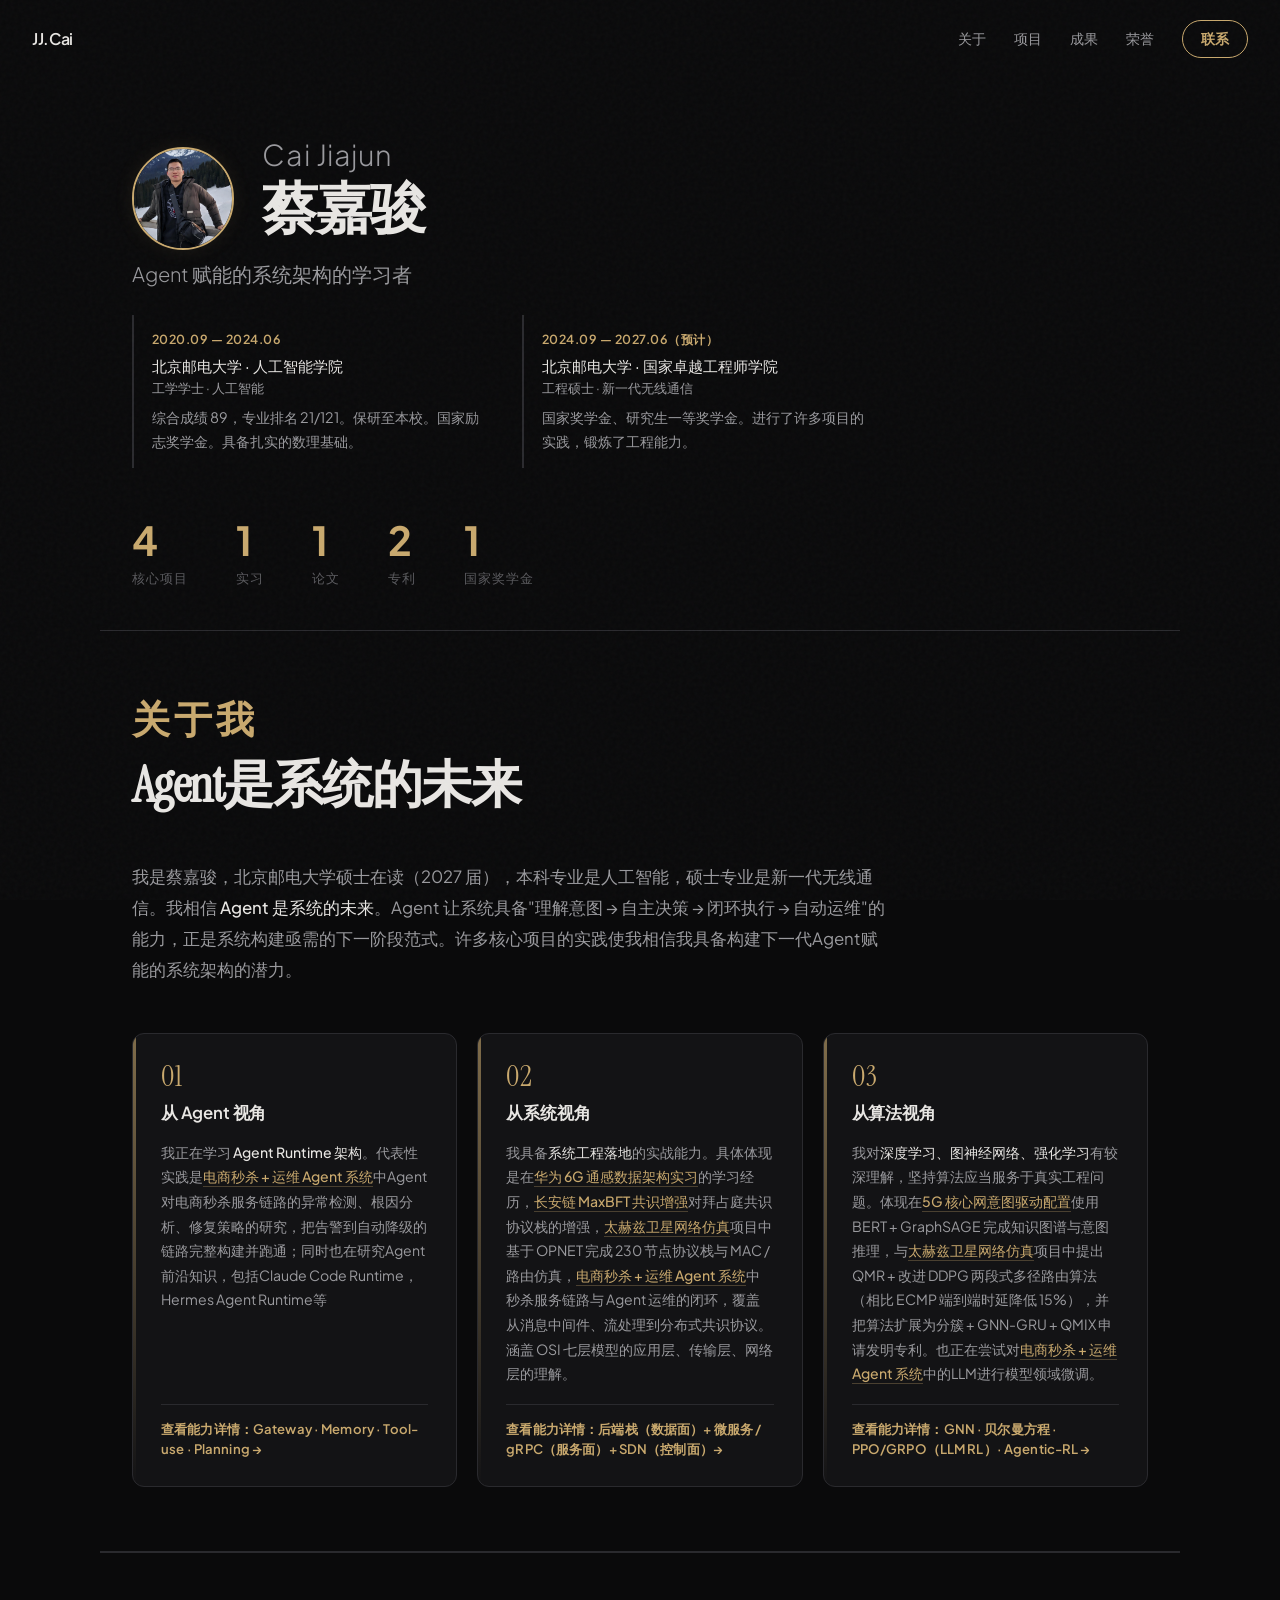
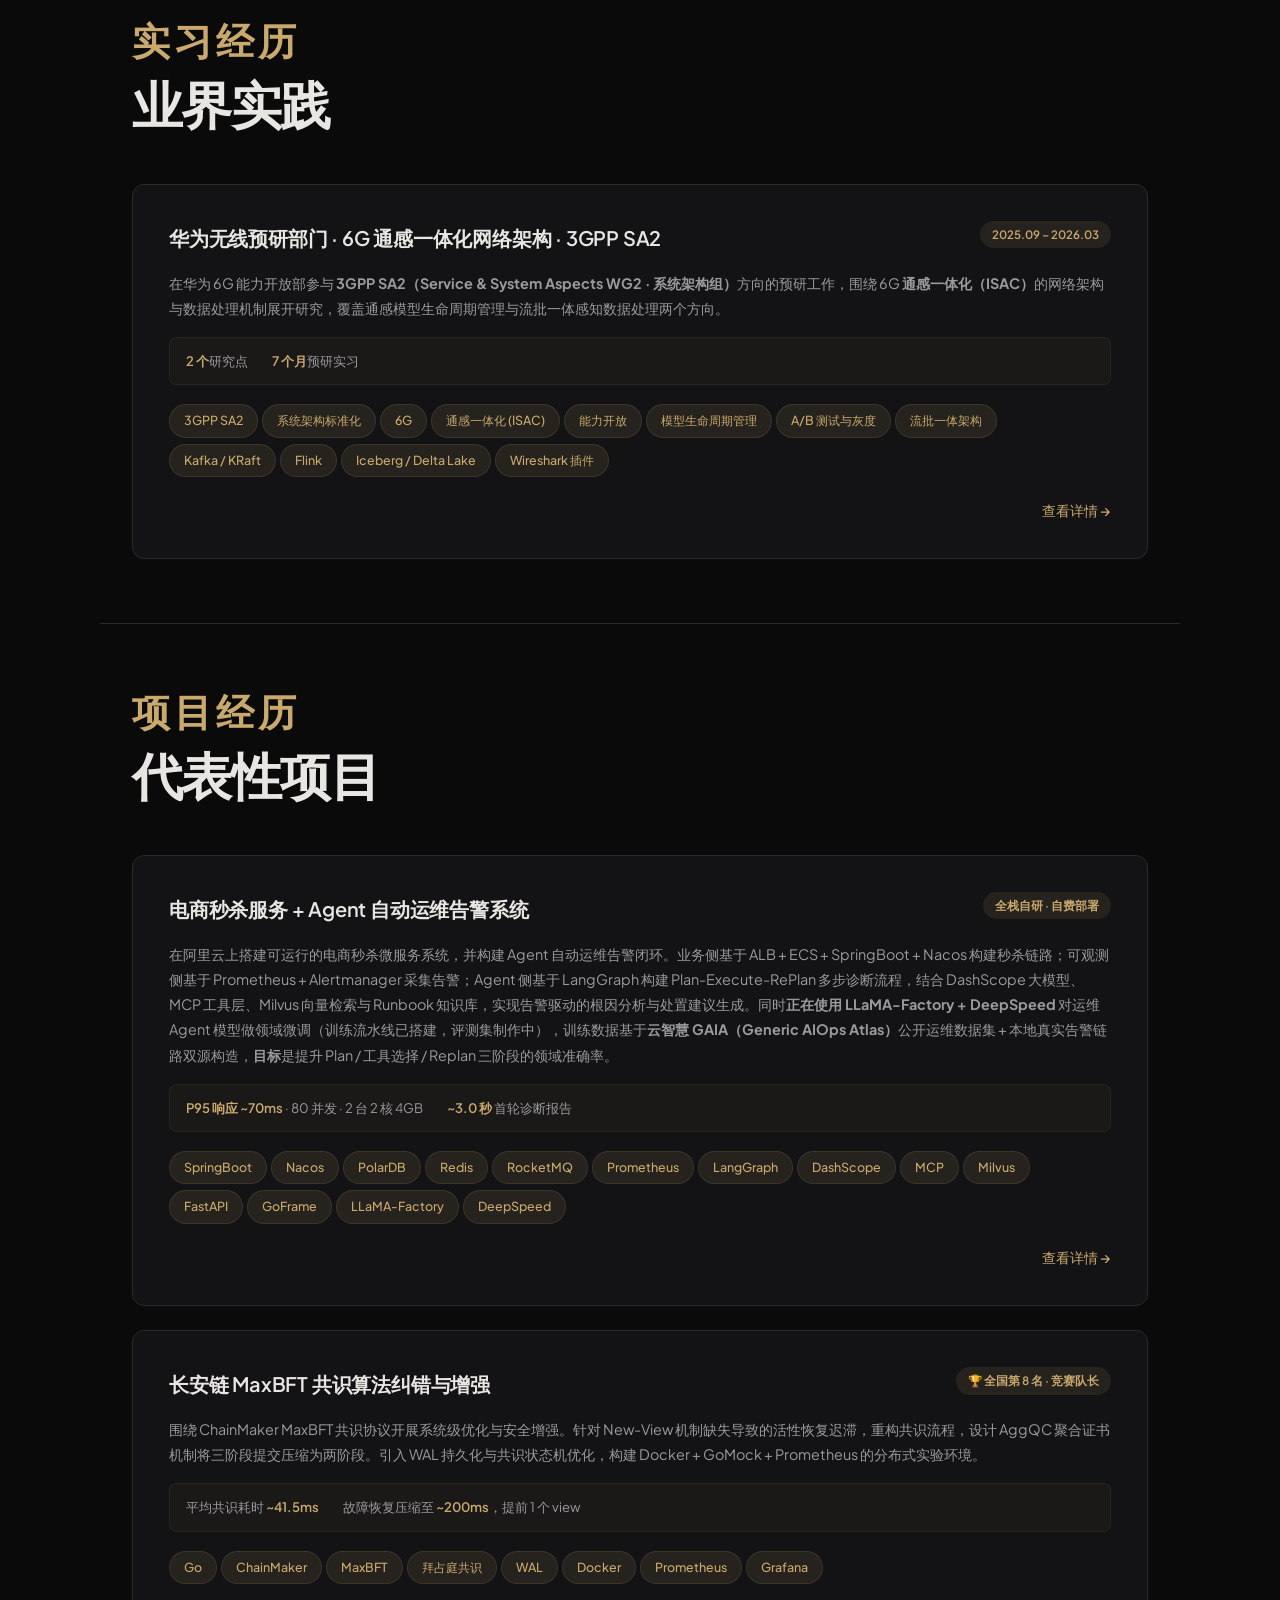
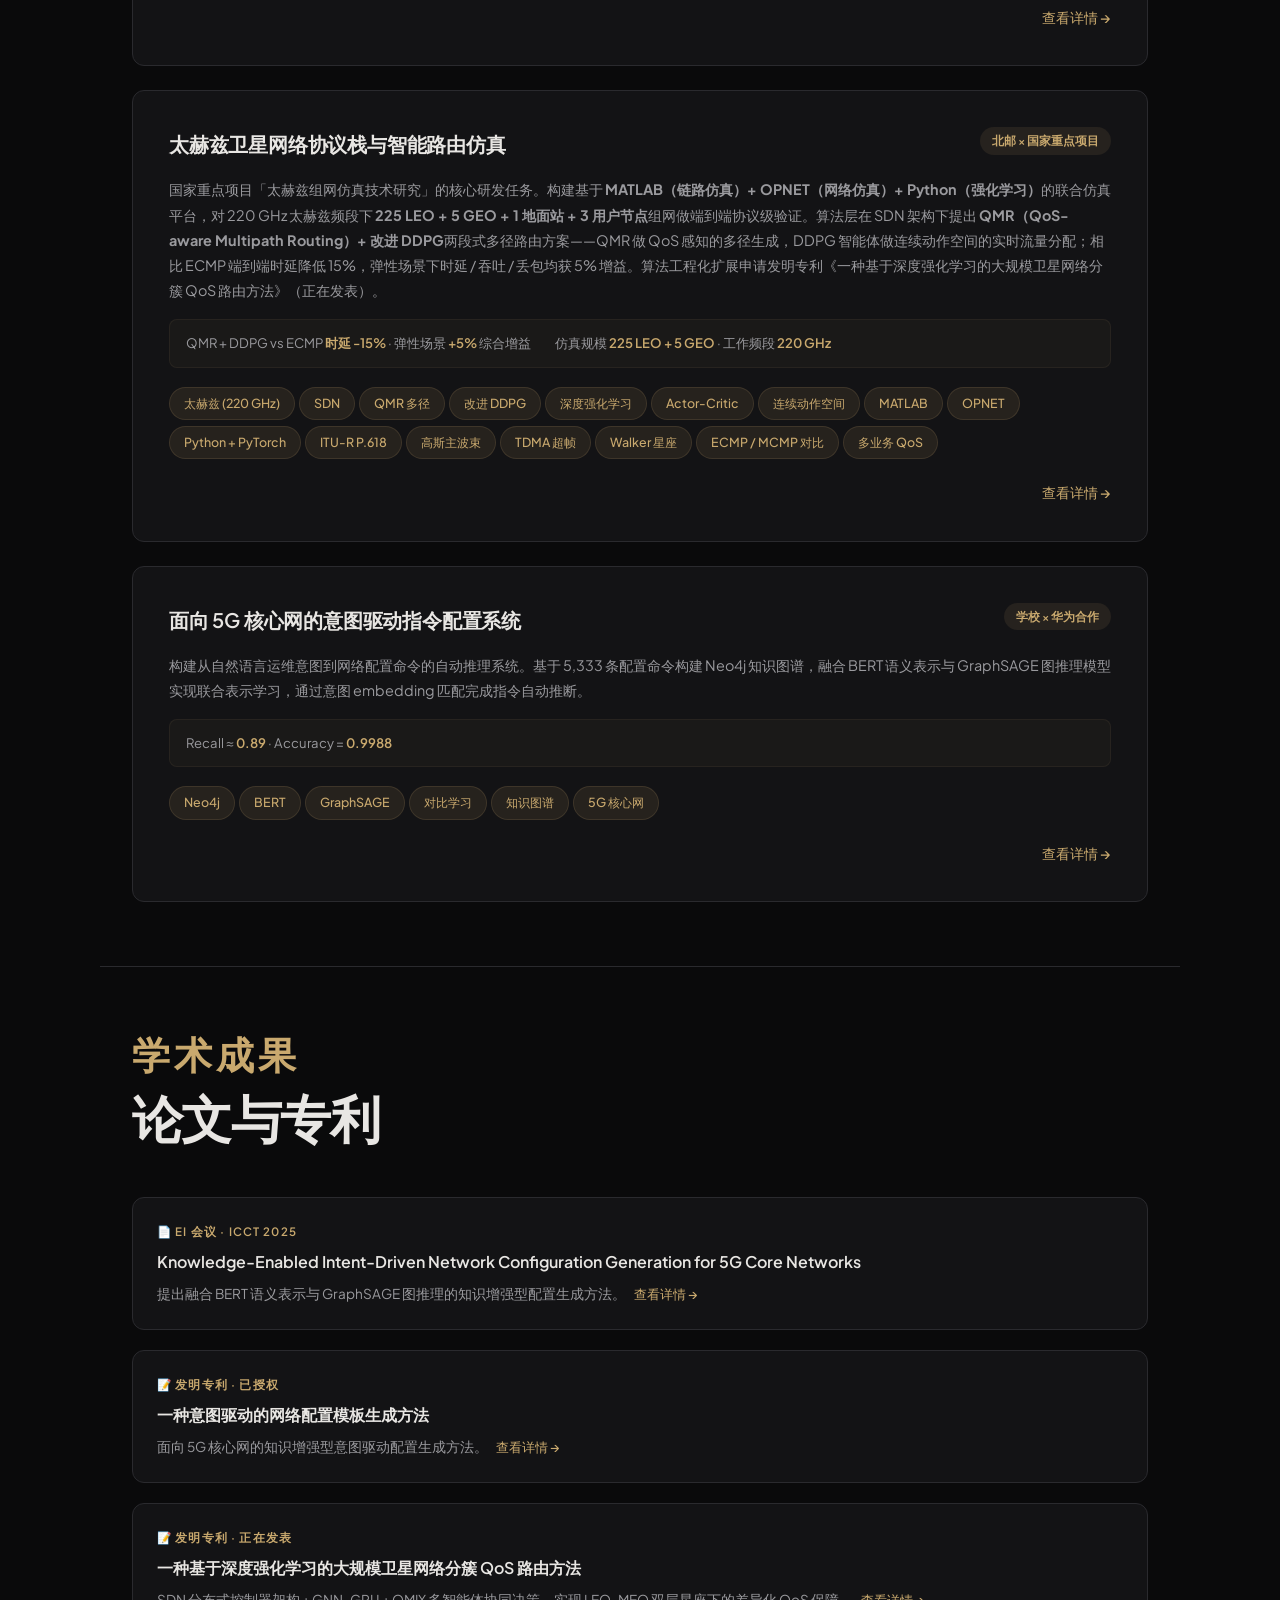
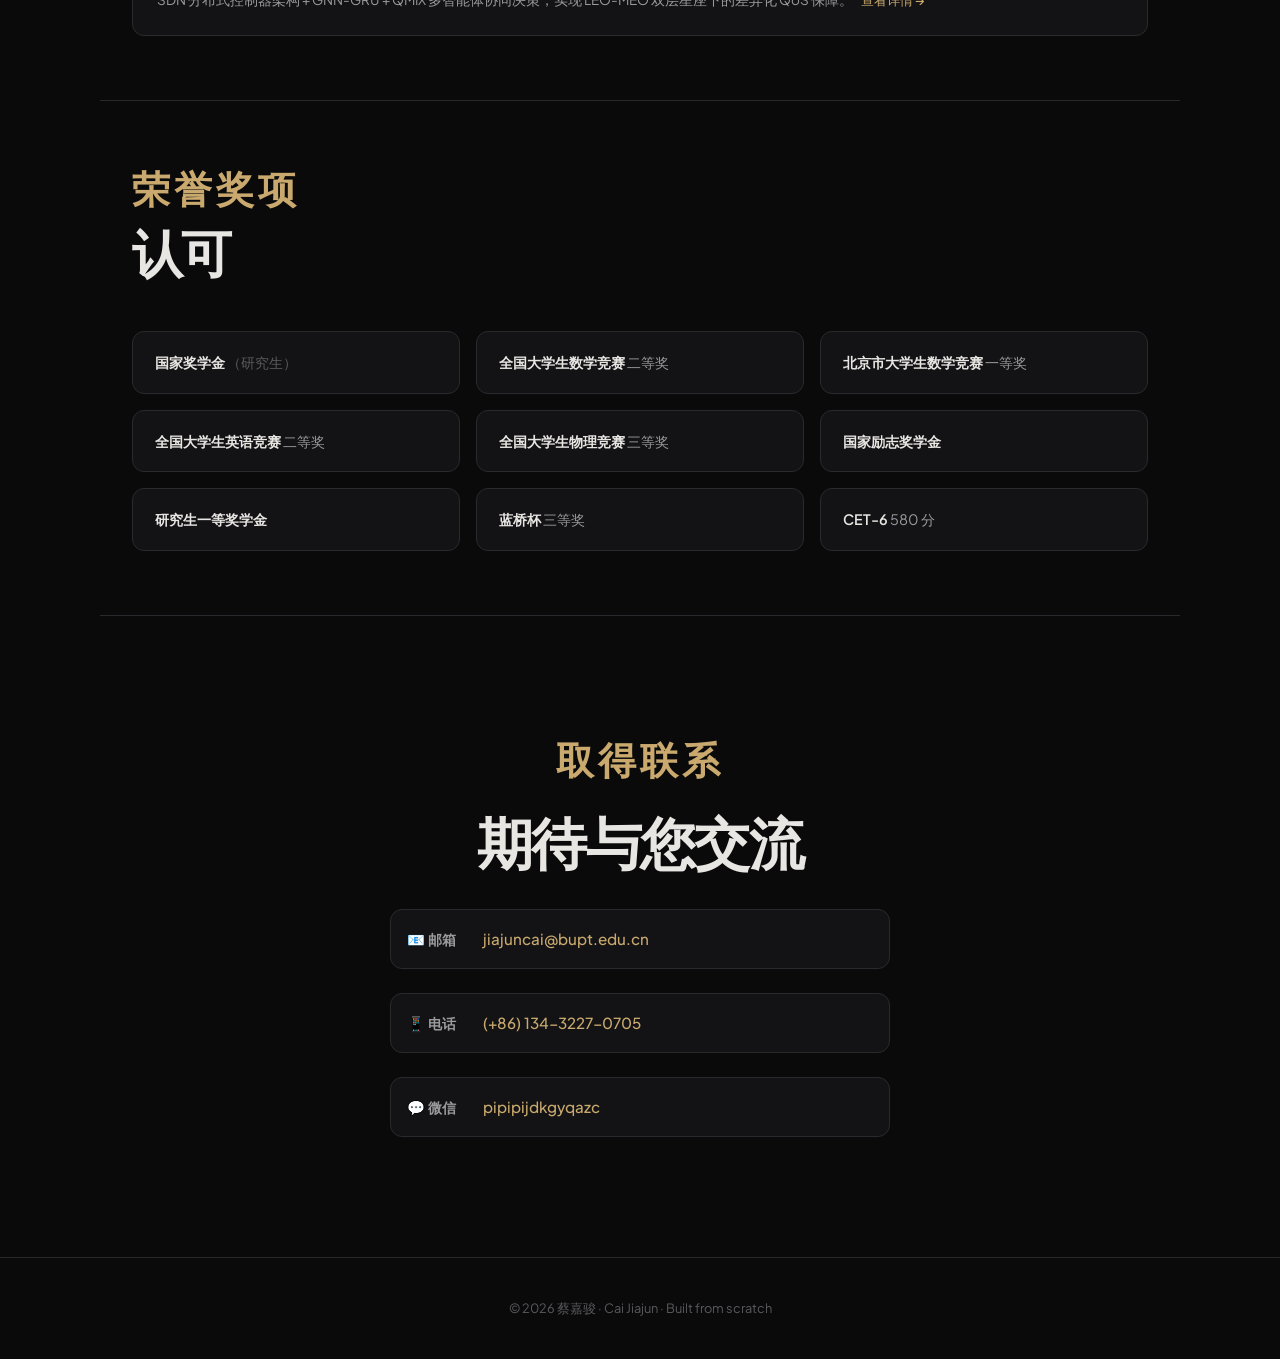
==== commit 6120c8ee: "Ground fine-tuning data on GAIA AIOps dataset (CloudWise open-source) 把"运维 Agent 模型微调"的训练样本来源具体化为「GA" ====
--- a/index.html
+++ b/index.html
@@ -204,7 +204,7 @@
         <div class="project-badge">全栈自研 · 自费部署</div>
       </div>
       <div class="project-desc">
-        在阿里云上搭建可运行的电商秒杀微服务系统，并构建 Agent 自动运维告警闭环。业务侧基于 ALB + ECS + SpringBoot + Nacos 构建秒杀链路；可观测侧基于 Prometheus + Alertmanager 采集告警；Agent 侧基于 LangGraph 构建 Plan-Execute-RePlan 多步诊断流程，结合 DashScope 大模型、MCP 工具层、Milvus 向量检索与 Runbook 知识库，实现告警驱动的根因分析与处置建议生成。同时<strong>正在使用 LLaMA-Factory + DeepSpeed</strong> 对运维 Agent 模型做领域微调（训练流水线已搭建，评测集制作中），<strong>目标</strong>是提升 Plan / 工具选择 / Replan 三阶段的领域准确率。
+        在阿里云上搭建可运行的电商秒杀微服务系统，并构建 Agent 自动运维告警闭环。业务侧基于 ALB + ECS + SpringBoot + Nacos 构建秒杀链路；可观测侧基于 Prometheus + Alertmanager 采集告警；Agent 侧基于 LangGraph 构建 Plan-Execute-RePlan 多步诊断流程，结合 DashScope 大模型、MCP 工具层、Milvus 向量检索与 Runbook 知识库，实现告警驱动的根因分析与处置建议生成。同时<strong>正在使用 LLaMA-Factory + DeepSpeed</strong> 对运维 Agent 模型做领域微调（训练流水线已搭建，评测集制作中），训练数据基于<strong>云智慧 GAIA（Generic AIOps Atlas）</strong>公开运维数据集 + 本地真实告警链路双源构造，<strong>目标</strong>是提升 Plan / 工具选择 / Replan 三阶段的领域准确率。
       </div>
       <div class="project-metrics">
         <div class="metric"><strong>P95 响应 ~70ms</strong> · 80 并发 · 2 台 2 核 4GB</div>
